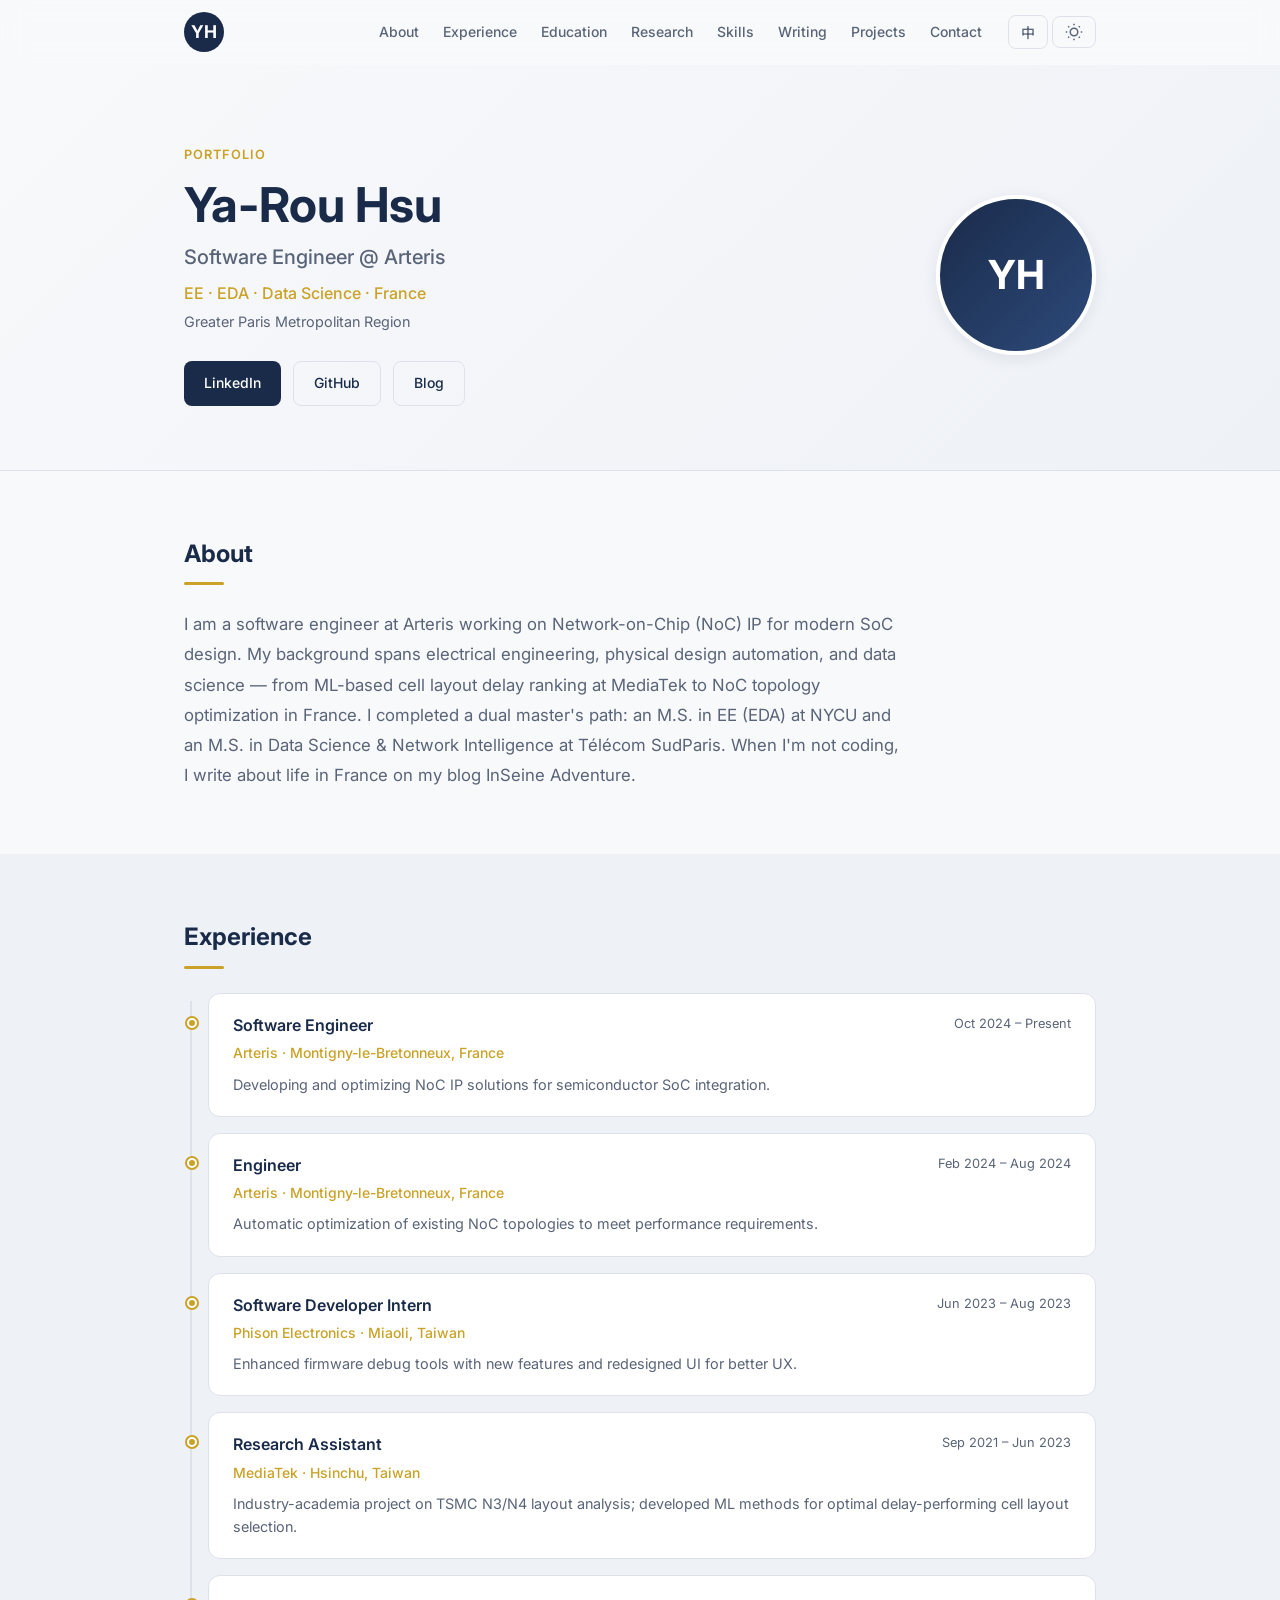
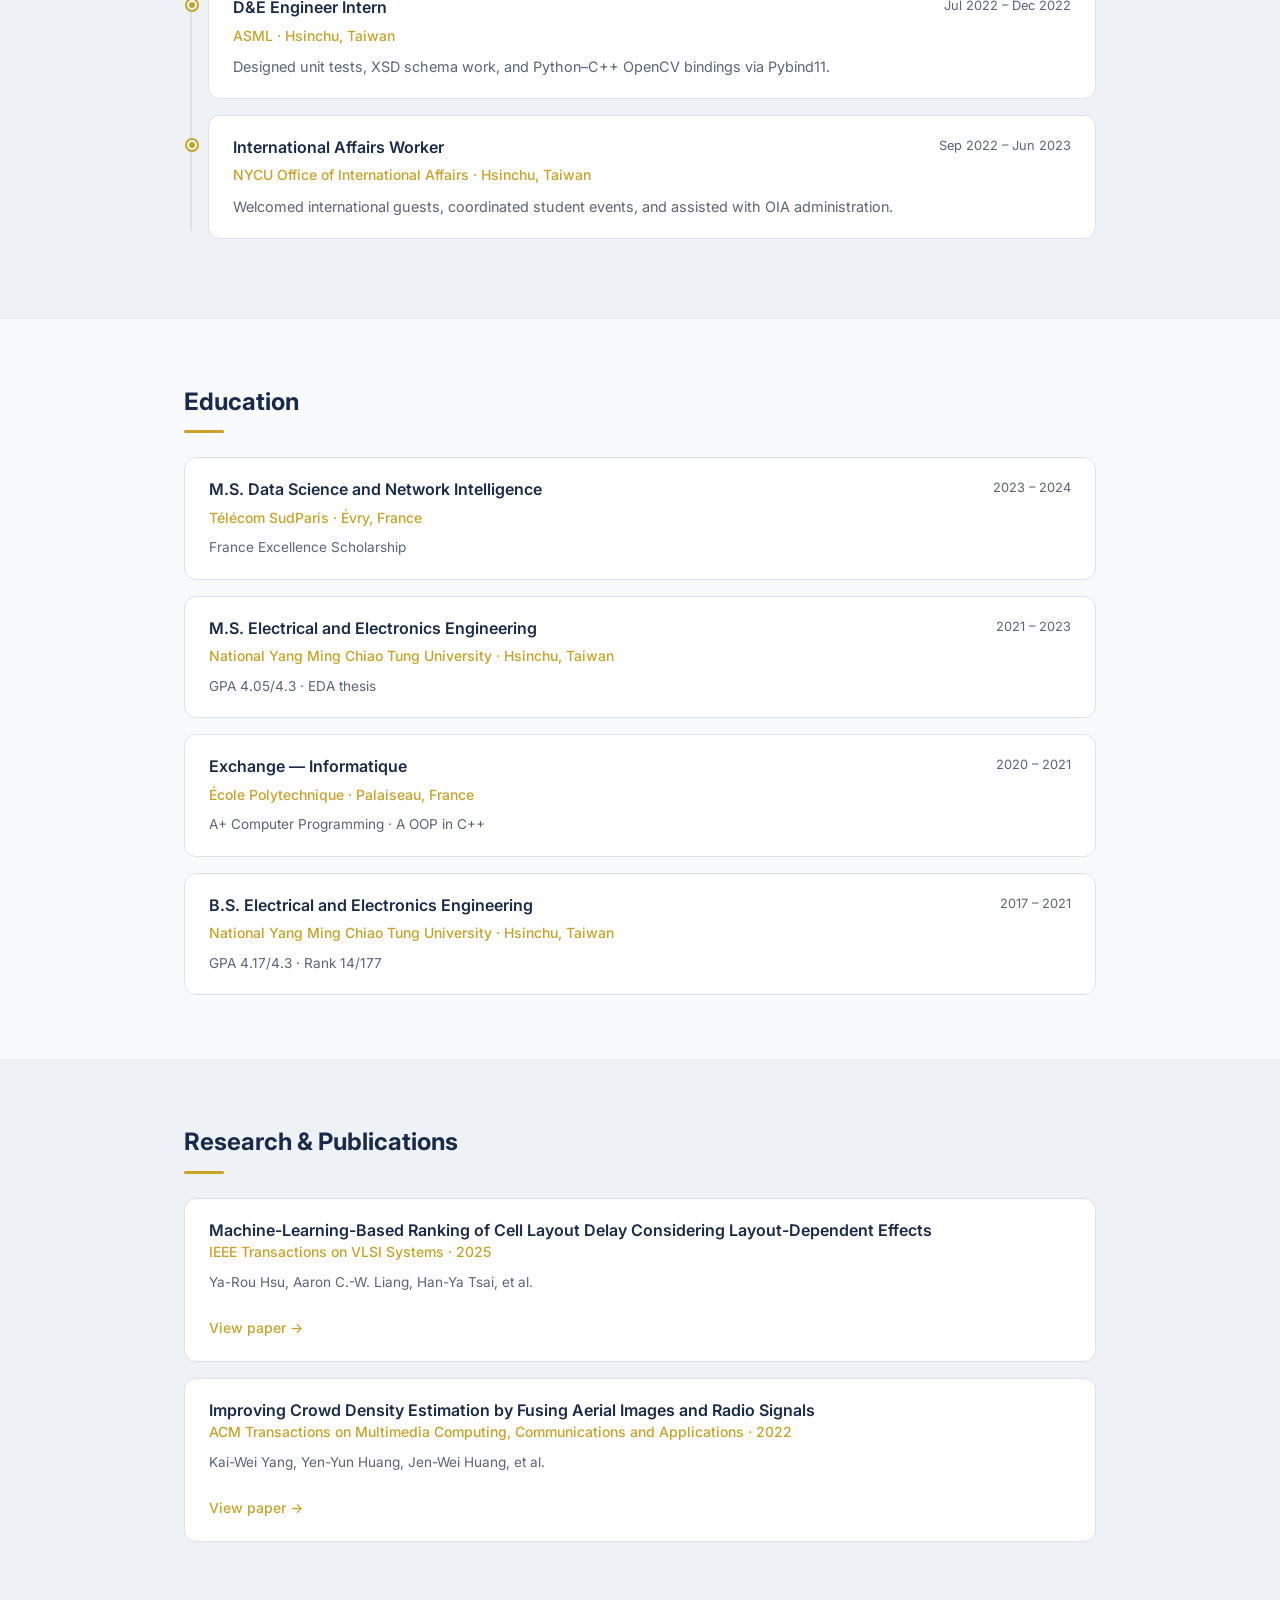
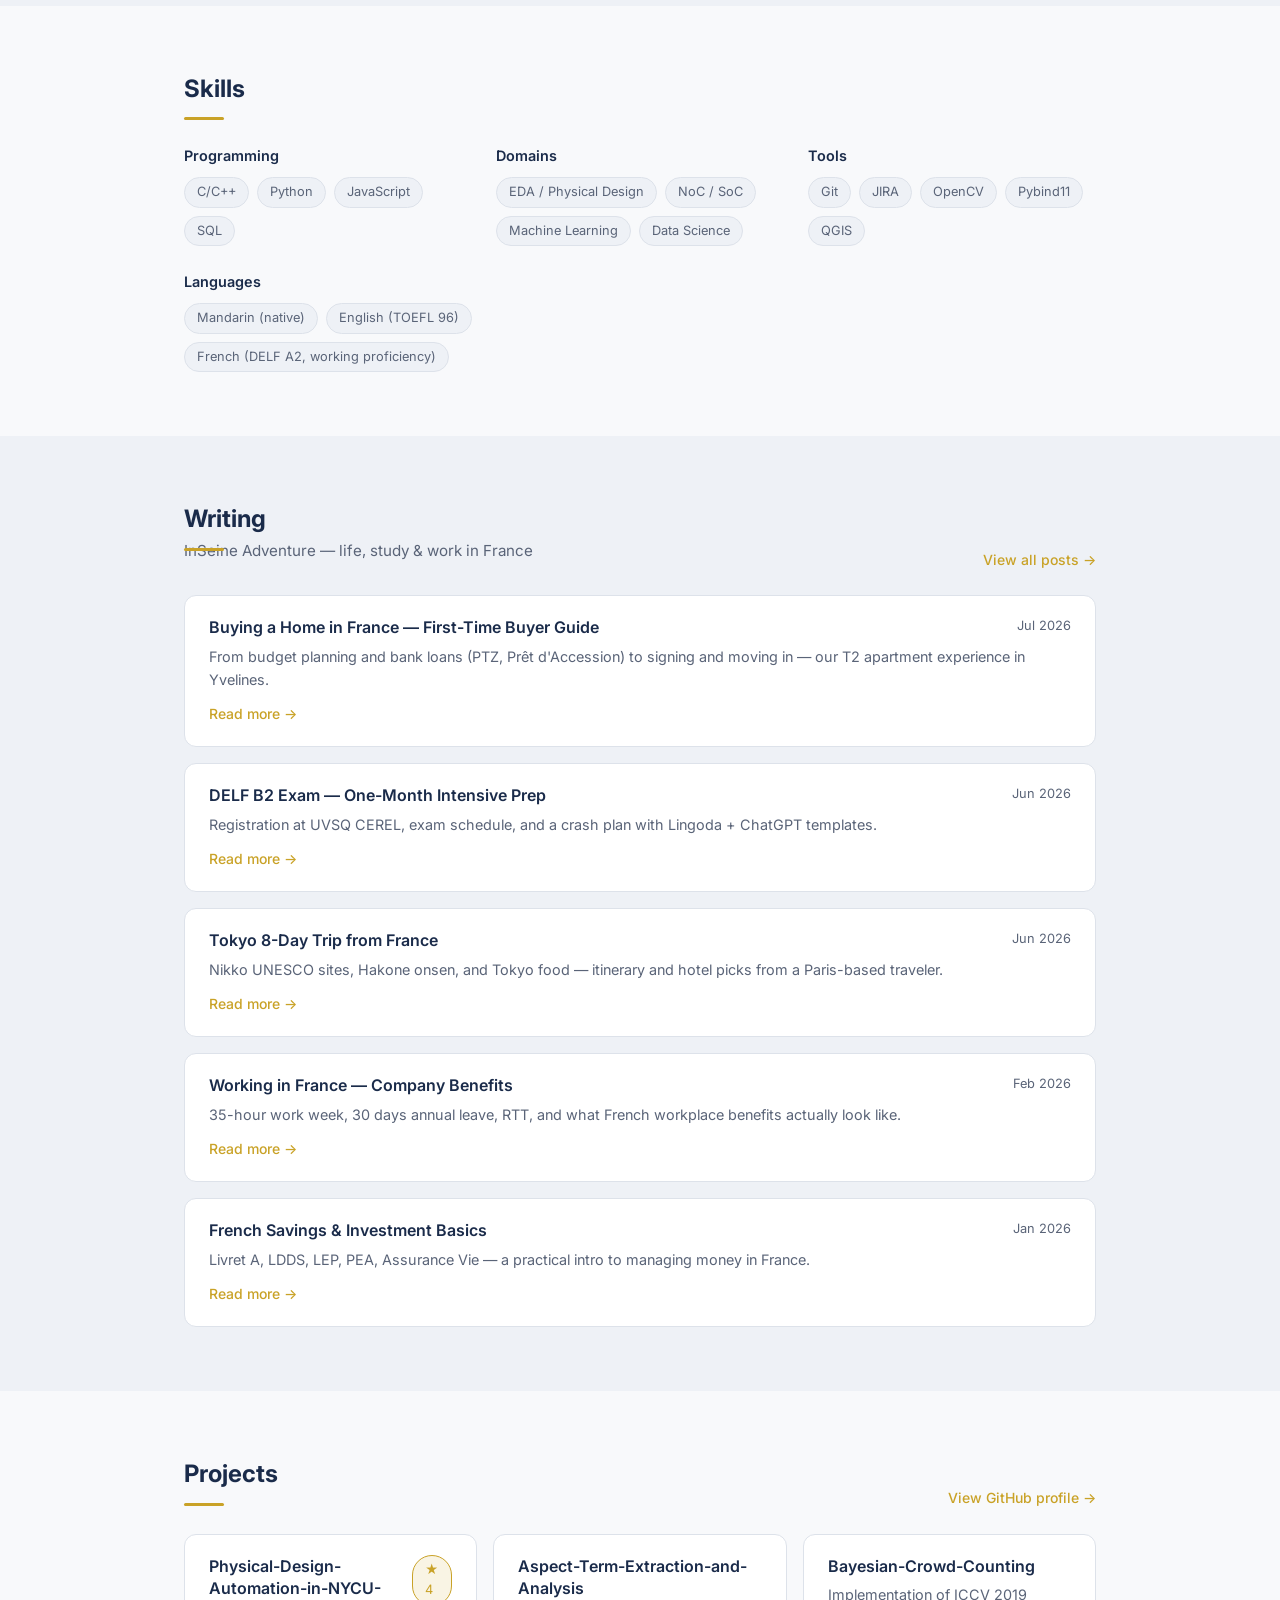
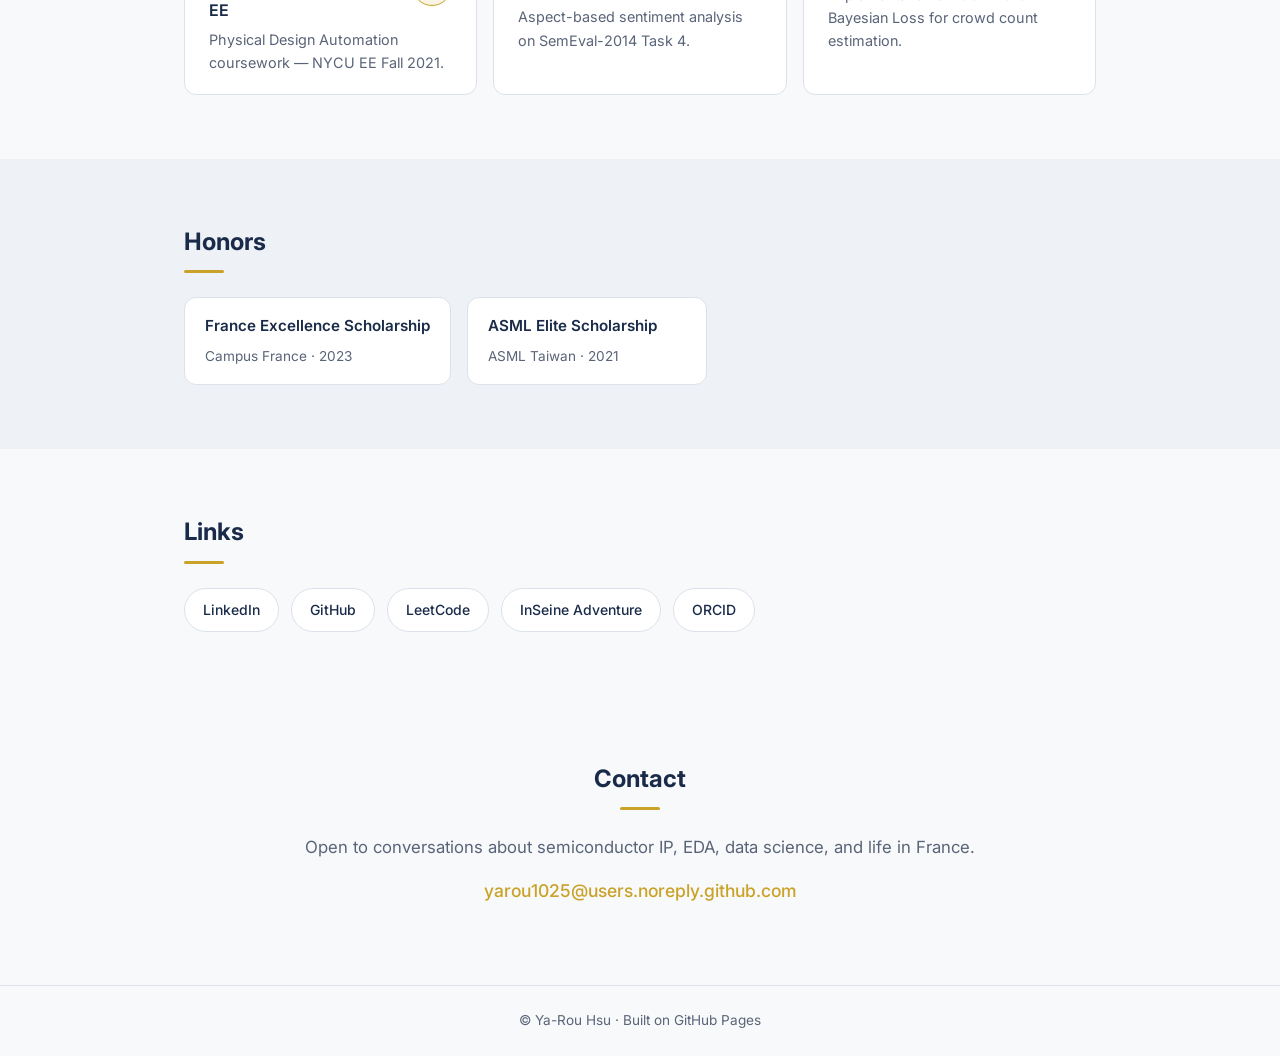
==== index.html @ 0cc22de9 "Initial personal site for Ya-Rou Hsu. Bilingual GitHub Pages portfolio with experience, research, bl" ====
<!DOCTYPE html>
<html lang="en">
<head>
  <meta charset="UTF-8">
  <meta name="viewport" content="width=device-width, initial-scale=1.0">
  <meta name="description" content="Ya-Rou Hsu — Software Engineer at Arteris. EE, EDA, Data Science. Based in Greater Paris.">
  <meta property="og:title" content="Ya-Rou Hsu">
  <meta property="og:description" content="Software Engineer @ Arteris · EE · EDA · Data Science · France">
  <meta property="og:type" content="website">
  <meta property="og:url" content="https://yarou1025.github.io/">
  <title>Ya-Rou Hsu</title>
  <link rel="preconnect" href="https://fonts.googleapis.com">
  <link rel="preconnect" href="https://fonts.gstatic.com" crossorigin>
  <link href="https://fonts.googleapis.com/css2?family=Inter:wght@400;500;600;700&family=Noto+Sans+TC:wght@400;500;700&display=swap" rel="stylesheet">
  <link rel="stylesheet" href="styles.css">
</head>
<body>
  <a href="#main" class="skip-link">Skip to content</a>

  <header class="site-header">
    <div class="container header-inner">
      <a href="#" class="logo">YH</a>
      <button id="nav-toggle" class="nav-toggle" aria-label="Toggle navigation">
        <span></span>
        <span></span>
        <span></span>
      </button>
      <nav class="nav" aria-label="Main">
        <div id="nav-links" class="nav-links"></div>
        <div class="nav-actions">
          <button id="lang-toggle" class="btn btn-ghost" type="button">中</button>
          <button id="theme-toggle" class="btn btn-ghost theme-btn" type="button" aria-label="Toggle theme">
            <svg class="icon-sun" width="18" height="18" viewBox="0 0 24 24" fill="none" stroke="currentColor" stroke-width="2"><circle cx="12" cy="12" r="5"/><path d="M12 1v2M12 21v2M4.22 4.22l1.42 1.42M18.36 18.36l1.42 1.42M1 12h2M21 12h2M4.22 19.78l1.42-1.42M18.36 5.64l1.42-1.42"/></svg>
            <svg class="icon-moon" width="18" height="18" viewBox="0 0 24 24" fill="none" stroke="currentColor" stroke-width="2"><path d="M21 12.79A9 9 0 1 1 11.21 3 7 7 0 0 0 21 12.79z"/></svg>
          </button>
        </div>
      </nav>
    </div>
  </header>

  <main id="main">
    <section class="hero">
      <div class="container hero-inner">
        <div class="hero-content">
          <p class="hero-label">Portfolio</p>
          <h1 id="hero-name" class="hero-name">Ya-Rou Hsu</h1>
          <p id="hero-title" class="hero-title">Software Engineer @ Arteris</p>
          <p id="hero-tagline" class="hero-tagline">EE · EDA · Data Science · France</p>
          <p id="hero-location" class="hero-location"></p>
          <div class="hero-links">
            <a href="https://www.linkedin.com/in/ya-rou-hsu-b93032179" class="btn btn-primary" target="_blank" rel="noopener">LinkedIn</a>
            <a href="https://github.com/yarou1025" class="btn btn-outline" target="_blank" rel="noopener">GitHub</a>
            <a href="https://inseine-aventure.blogspot.com/" class="btn btn-outline" target="_blank" rel="noopener">Blog</a>
          </div>
        </div>
        <div class="hero-avatar" aria-hidden="true">
          <div class="avatar-placeholder">YH</div>
        </div>
      </div>
    </section>

    <section id="about" class="section">
      <div class="container">
        <h2 id="about-heading" class="section-heading">About</h2>
        <p id="about-text" class="section-text about-text"></p>
      </div>
    </section>

    <section id="experience" class="section section-alt">
      <div class="container">
        <h2 id="experience-heading" class="section-heading">Experience</h2>
        <div id="experience-list" class="timeline"></div>
      </div>
    </section>

    <section id="education" class="section">
      <div class="container">
        <h2 id="education-heading" class="section-heading">Education</h2>
        <div id="education-list" class="card-grid"></div>
      </div>
    </section>

    <section id="research" class="section section-alt">
      <div class="container">
        <h2 id="research-heading" class="section-heading">Research & Publications</h2>
        <div id="research-list" class="card-grid"></div>
      </div>
    </section>

    <section id="skills" class="section">
      <div class="container">
        <h2 id="skills-heading" class="section-heading">Skills</h2>
        <div id="skills-list" class="skills-grid"></div>
      </div>
    </section>

    <section id="writing" class="section section-alt">
      <div class="container">
        <div class="section-header-row">
          <div>
            <h2 id="writing-heading" class="section-heading">Writing</h2>
            <p id="writing-subtitle" class="section-subtitle"></p>
          </div>
          <a id="writing-view-all" href="https://inseine-aventure.blogspot.com/" class="section-link" target="_blank" rel="noopener"></a>
        </div>
        <div id="writing-list" class="card-grid"></div>
      </div>
    </section>

    <section id="projects" class="section">
      <div class="container">
        <div class="section-header-row">
          <h2 id="projects-heading" class="section-heading">Projects</h2>
          <a id="projects-view-all" href="https://github.com/yarou1025" class="section-link" target="_blank" rel="noopener"></a>
        </div>
        <div id="projects-list" class="card-grid card-grid-3"></div>
      </div>
    </section>

    <section id="honors" class="section section-alt">
      <div class="container">
        <h2 id="honors-heading" class="section-heading">Honors</h2>
        <div id="honors-list" class="honors-list"></div>
      </div>
    </section>

    <section id="links" class="section">
      <div class="container">
        <h2 id="links-heading" class="section-heading">Links</h2>
        <div id="links-list" class="links-row"></div>
      </div>
    </section>

    <section id="contact" class="section section-contact">
      <div class="container">
        <h2 id="contact-heading" class="section-heading">Contact</h2>
        <p id="contact-text" class="section-text"></p>
        <a id="contact-email" href="#" class="contact-email"></a>
      </div>
    </section>
  </main>

  <footer class="site-footer">
    <div class="container">
      <p id="footer-text"></p>
    </div>
  </footer>

  <script src="js/i18n.js"></script>
  <script src="js/main.js"></script>
</body>
</html>
---- styles.css ----
:root {
  --color-bg: #f8f9fb;
  --color-bg-alt: #eef1f6;
  --color-surface: #ffffff;
  --color-text: #1a2b4a;
  --color-text-muted: #5a6478;
  --color-accent: #c9a227;
  --color-accent-hover: #b08f1f;
  --color-border: #dde2ea;
  --color-primary: #1a2b4a;
  --color-primary-hover: #243a66;
  --shadow-sm: 0 1px 3px rgba(26, 43, 74, 0.06);
  --shadow-md: 0 4px 16px rgba(26, 43, 74, 0.08);
  --radius: 12px;
  --radius-sm: 8px;
  --font-sans: 'Inter', 'Noto Sans TC', system-ui, sans-serif;
  --header-height: 64px;
  --container: 960px;
  --transition: 0.2s ease;
}

[data-theme="dark"] {
  --color-bg: #0f1419;
  --color-bg-alt: #161d27;
  --color-surface: #1c2430;
  --color-text: #e8ecf2;
  --color-text-muted: #9aa3b2;
  --color-accent: #d4b03a;
  --color-accent-hover: #e0c04a;
  --color-border: #2a3444;
  --color-primary: #6b9fff;
  --color-primary-hover: #8ab4ff;
  --shadow-sm: 0 1px 3px rgba(0, 0, 0, 0.2);
  --shadow-md: 0 4px 16px rgba(0, 0, 0, 0.3);
}

*, *::before, *::after {
  box-sizing: border-box;
  margin: 0;
  padding: 0;
}

html {
  scroll-behavior: smooth;
  scroll-padding-top: calc(var(--header-height) + 16px);
}

body {
  font-family: var(--font-sans);
  background: var(--color-bg);
  color: var(--color-text);
  line-height: 1.6;
  -webkit-font-smoothing: antialiased;
}

a {
  color: var(--color-primary);
  text-decoration: none;
  transition: color var(--transition);
}

a:hover {
  color: var(--color-primary-hover);
}

img {
  max-width: 100%;
  display: block;
}

.container {
  max-width: var(--container);
  margin: 0 auto;
  padding: 0 24px;
}

.skip-link {
  position: absolute;
  top: -100%;
  left: 16px;
  background: var(--color-primary);
  color: #fff;
  padding: 8px 16px;
  border-radius: var(--radius-sm);
  z-index: 1000;
}

.skip-link:focus {
  top: 16px;
}

/* Header */
.site-header {
  position: sticky;
  top: 0;
  z-index: 100;
  background: rgba(248, 249, 251, 0.85);
  backdrop-filter: blur(12px);
  border-bottom: 1px solid transparent;
  transition: border-color var(--transition), box-shadow var(--transition);
}

[data-theme="dark"] .site-header {
  background: rgba(15, 20, 25, 0.85);
}

.site-header.scrolled {
  border-bottom-color: var(--color-border);
  box-shadow: var(--shadow-sm);
}

.header-inner {
  display: flex;
  align-items: center;
  justify-content: space-between;
  height: var(--header-height);
  gap: 16px;
}

.logo {
  font-weight: 700;
  font-size: 1.1rem;
  color: var(--color-text);
  background: var(--color-primary);
  color: #fff;
  width: 40px;
  height: 40px;
  display: flex;
  align-items: center;
  justify-content: center;
  border-radius: 50%;
  flex-shrink: 0;
}

[data-theme="dark"] .logo {
  background: var(--color-accent);
  color: var(--color-text);
}

.nav {
  display: flex;
  align-items: center;
  gap: 8px;
}

.nav-links {
  display: flex;
  align-items: center;
  gap: 4px;
}

.nav-link {
  font-size: 0.875rem;
  font-weight: 500;
  color: var(--color-text-muted);
  padding: 6px 10px;
  border-radius: var(--radius-sm);
  transition: color var(--transition), background var(--transition);
}

.nav-link:hover {
  color: var(--color-text);
  background: var(--color-bg-alt);
}

.nav-actions {
  display: flex;
  align-items: center;
  gap: 4px;
  margin-left: 8px;
}

.nav-toggle {
  display: none;
  flex-direction: column;
  gap: 5px;
  background: none;
  border: none;
  cursor: pointer;
  padding: 8px;
}

.nav-toggle span {
  display: block;
  width: 22px;
  height: 2px;
  background: var(--color-text);
  transition: var(--transition);
}

.nav-toggle.active span:nth-child(1) {
  transform: translateY(7px) rotate(45deg);
}

.nav-toggle.active span:nth-child(2) {
  opacity: 0;
}

.nav-toggle.active span:nth-child(3) {
  transform: translateY(-7px) rotate(-45deg);
}

.btn {
  display: inline-flex;
  align-items: center;
  justify-content: center;
  font-family: inherit;
  font-size: 0.875rem;
  font-weight: 500;
  padding: 10px 20px;
  border-radius: var(--radius-sm);
  border: none;
  cursor: pointer;
  transition: all var(--transition);
  text-decoration: none;
}

.btn-primary {
  background: var(--color-primary);
  color: #fff;
}

.btn-primary:hover {
  background: var(--color-primary-hover);
  color: #fff;
}

.btn-outline {
  background: transparent;
  color: var(--color-text);
  border: 1px solid var(--color-border);
}

.btn-outline:hover {
  border-color: var(--color-accent);
  color: var(--color-accent);
}

.btn-ghost {
  background: transparent;
  color: var(--color-text-muted);
  padding: 6px 12px;
  border: 1px solid var(--color-border);
}

.btn-ghost:hover {
  color: var(--color-text);
  border-color: var(--color-text-muted);
}

.theme-btn .icon-moon { display: none; }
[data-theme="dark"] .theme-btn .icon-sun { display: none; }
[data-theme="dark"] .theme-btn .icon-moon { display: block; }

/* Hero */
.hero {
  padding: 80px 0 64px;
  background: linear-gradient(135deg, var(--color-bg) 0%, var(--color-bg-alt) 100%);
  border-bottom: 1px solid var(--color-border);
}

.hero-inner {
  display: grid;
  grid-template-columns: 1fr auto;
  gap: 48px;
  align-items: center;
}

.hero-label {
  font-size: 0.8rem;
  font-weight: 600;
  text-transform: uppercase;
  letter-spacing: 0.08em;
  color: var(--color-accent);
  margin-bottom: 12px;
}

.hero-name {
  font-size: clamp(2.2rem, 5vw, 3rem);
  font-weight: 700;
  line-height: 1.15;
  margin-bottom: 8px;
}

.hero-title {
  font-size: 1.25rem;
  font-weight: 500;
  color: var(--color-text-muted);
  margin-bottom: 8px;
}

.hero-tagline {
  font-size: 1rem;
  color: var(--color-accent);
  font-weight: 500;
  margin-bottom: 4px;
}

.hero-location {
  font-size: 0.9rem;
  color: var(--color-text-muted);
  margin-bottom: 28px;
}

.hero-links {
  display: flex;
  flex-wrap: wrap;
  gap: 12px;
}

.hero-avatar {
  flex-shrink: 0;
}

.avatar-placeholder {
  width: 160px;
  height: 160px;
  border-radius: 50%;
  background: linear-gradient(135deg, var(--color-primary) 0%, #2d4a7a 100%);
  color: #fff;
  display: flex;
  align-items: center;
  justify-content: center;
  font-size: 2.5rem;
  font-weight: 700;
  box-shadow: var(--shadow-md);
  border: 4px solid var(--color-surface);
}

[data-theme="dark"] .avatar-placeholder {
  background: linear-gradient(135deg, var(--color-accent) 0%, #a88a20 100%);
  color: var(--color-text);
}

/* Sections */
.section {
  padding: 64px 0;
}

.section-alt {
  background: var(--color-bg-alt);
}

.section-heading {
  font-size: 1.5rem;
  font-weight: 700;
  margin-bottom: 24px;
  position: relative;
  padding-bottom: 12px;
}

.section-heading::after {
  content: '';
  position: absolute;
  bottom: 0;
  left: 0;
  width: 40px;
  height: 3px;
  background: var(--color-accent);
  border-radius: 2px;
}

.section-subtitle {
  color: var(--color-text-muted);
  font-size: 0.95rem;
  margin-top: -16px;
  margin-bottom: 8px;
}

.section-text {
  color: var(--color-text-muted);
  font-size: 1.05rem;
  max-width: 720px;
}

.about-text {
  line-height: 1.8;
}

.section-header-row {
  display: flex;
  align-items: flex-end;
  justify-content: space-between;
  gap: 16px;
  margin-bottom: 24px;
}

.section-header-row .section-heading {
  margin-bottom: 4px;
}

.section-link {
  font-size: 0.875rem;
  font-weight: 500;
  color: var(--color-accent);
  white-space: nowrap;
}

.section-link:hover {
  color: var(--color-accent-hover);
}

/* Cards */
.card-grid {
  display: grid;
  gap: 16px;
}

.card-grid-3 {
  grid-template-columns: repeat(auto-fill, minmax(280px, 1fr));
}

.card {
  background: var(--color-surface);
  border: 1px solid var(--color-border);
  border-radius: var(--radius);
  padding: 20px 24px;
  transition: box-shadow var(--transition), transform var(--transition);
}

.card:hover {
  box-shadow: var(--shadow-md);
  transform: translateY(-2px);
}

.card-header {
  display: flex;
  align-items: flex-start;
  justify-content: space-between;
  gap: 12px;
  margin-bottom: 6px;
}

.card-title {
  font-size: 1rem;
  font-weight: 600;
  line-height: 1.4;
}

.card-title a {
  color: inherit;
}

.card-title a:hover {
  color: var(--color-accent);
}

.card-period {
  font-size: 0.8rem;
  color: var(--color-text-muted);
  white-space: nowrap;
  flex-shrink: 0;
}

.card-subtitle {
  font-size: 0.875rem;
  color: var(--color-accent);
  font-weight: 500;
  margin-bottom: 8px;
}

.card-text {
  font-size: 0.9rem;
  color: var(--color-text-muted);
  line-height: 1.6;
}

.card-authors {
  font-size: 0.85rem;
  margin-bottom: 12px;
}

.card-note {
  font-size: 0.85rem;
  color: var(--color-text-muted);
}

.card-link {
  display: inline-block;
  margin-top: 12px;
  font-size: 0.875rem;
  font-weight: 500;
  color: var(--color-accent);
}

.card-link:hover {
  color: var(--color-accent-hover);
}

/* Timeline */
.timeline {
  position: relative;
  padding-left: 24px;
}

.timeline::before {
  content: '';
  position: absolute;
  left: 6px;
  top: 8px;
  bottom: 8px;
  width: 2px;
  background: var(--color-border);
}

.timeline-item {
  position: relative;
  margin-bottom: 16px;
}

.timeline-marker {
  position: absolute;
  left: -22px;
  top: 24px;
  width: 10px;
  height: 10px;
  border-radius: 50%;
  background: var(--color-accent);
  border: 2px solid var(--color-surface);
  box-shadow: 0 0 0 2px var(--color-accent);
}

/* Skills */
.skills-grid {
  display: grid;
  grid-template-columns: repeat(auto-fill, minmax(220px, 1fr));
  gap: 24px;
}

.skill-name {
  font-size: 0.9rem;
  font-weight: 600;
  margin-bottom: 10px;
  color: var(--color-text);
}

.skill-tags {
  display: flex;
  flex-wrap: wrap;
  gap: 8px;
}

.tag {
  display: inline-block;
  font-size: 0.8rem;
  padding: 4px 12px;
  background: var(--color-bg-alt);
  border: 1px solid var(--color-border);
  border-radius: 999px;
  color: var(--color-text-muted);
}

.tag-accent {
  background: rgba(201, 162, 39, 0.12);
  border-color: var(--color-accent);
  color: var(--color-accent);
}

/* Honors */
.honors-list {
  display: flex;
  flex-wrap: wrap;
  gap: 16px;
}

.honor-item {
  background: var(--color-surface);
  border: 1px solid var(--color-border);
  border-radius: var(--radius);
  padding: 16px 20px;
  min-width: 240px;
}

.honor-name {
  display: block;
  font-weight: 600;
  font-size: 0.95rem;
  margin-bottom: 4px;
}

.honor-meta {
  font-size: 0.85rem;
  color: var(--color-text-muted);
}

/* Links */
.links-row {
  display: flex;
  flex-wrap: wrap;
  gap: 12px;
}

.link-chip {
  display: inline-flex;
  align-items: center;
  padding: 10px 18px;
  background: var(--color-surface);
  border: 1px solid var(--color-border);
  border-radius: 999px;
  font-size: 0.875rem;
  font-weight: 500;
  color: var(--color-text);
  transition: all var(--transition);
}

.link-chip:hover {
  border-color: var(--color-accent);
  color: var(--color-accent);
  transform: translateY(-1px);
}

/* Contact */
.section-contact {
  text-align: center;
  padding-bottom: 80px;
}

.section-contact .section-heading::after {
  left: 50%;
  transform: translateX(-50%);
}

.section-contact .section-text {
  margin: 0 auto 16px;
}

.contact-email {
  font-size: 1.1rem;
  font-weight: 500;
  color: var(--color-accent);
}

/* Footer */
.site-footer {
  padding: 24px 0;
  border-top: 1px solid var(--color-border);
  text-align: center;
}

.site-footer p {
  font-size: 0.85rem;
  color: var(--color-text-muted);
}

/* Responsive */
@media (max-width: 768px) {
  .nav-toggle {
    display: flex;
  }

  .nav {
    position: relative;
  }

  .nav-links {
    display: none;
    position: absolute;
    top: calc(var(--header-height) - 8px);
    right: 0;
    flex-direction: column;
    background: var(--color-surface);
    border: 1px solid var(--color-border);
    border-radius: var(--radius);
    padding: 12px;
    min-width: 200px;
    box-shadow: var(--shadow-md);
  }

  .nav-links.open {
    display: flex;
  }

  .nav-link {
    width: 100%;
    padding: 10px 12px;
  }

  .hero-inner {
    grid-template-columns: 1fr;
    text-align: center;
  }

  .hero-avatar {
    order: -1;
  }

  .avatar-placeholder {
    width: 120px;
    height: 120px;
    font-size: 2rem;
    margin: 0 auto;
  }

  .hero-links {
    justify-content: center;
  }

  .section-header-row {
    flex-direction: column;
    align-items: flex-start;
  }

  .timeline {
    padding-left: 20px;
  }
}

@media (max-width: 480px) {
  .hero {
    padding: 48px 0 40px;
  }

  .section {
    padding: 48px 0;
  }

  .nav-actions {
    margin-left: 0;
  }
}
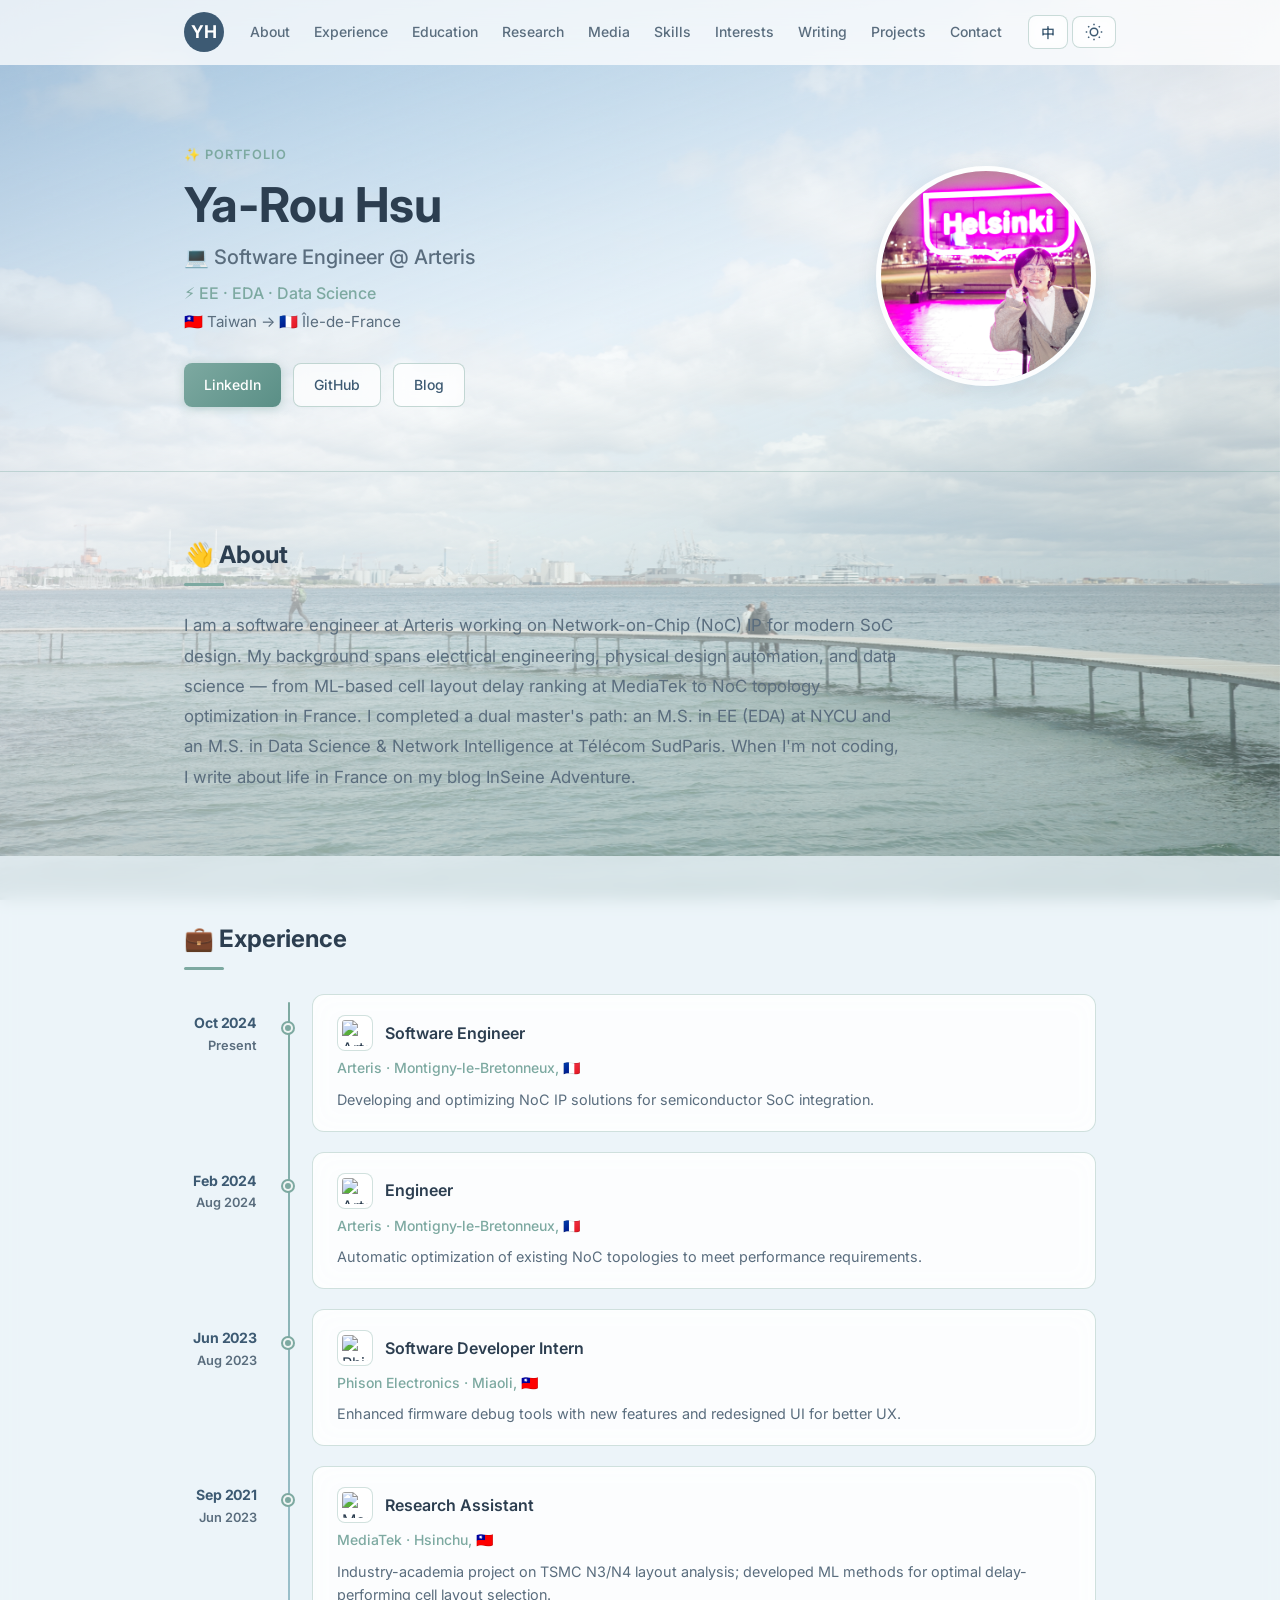
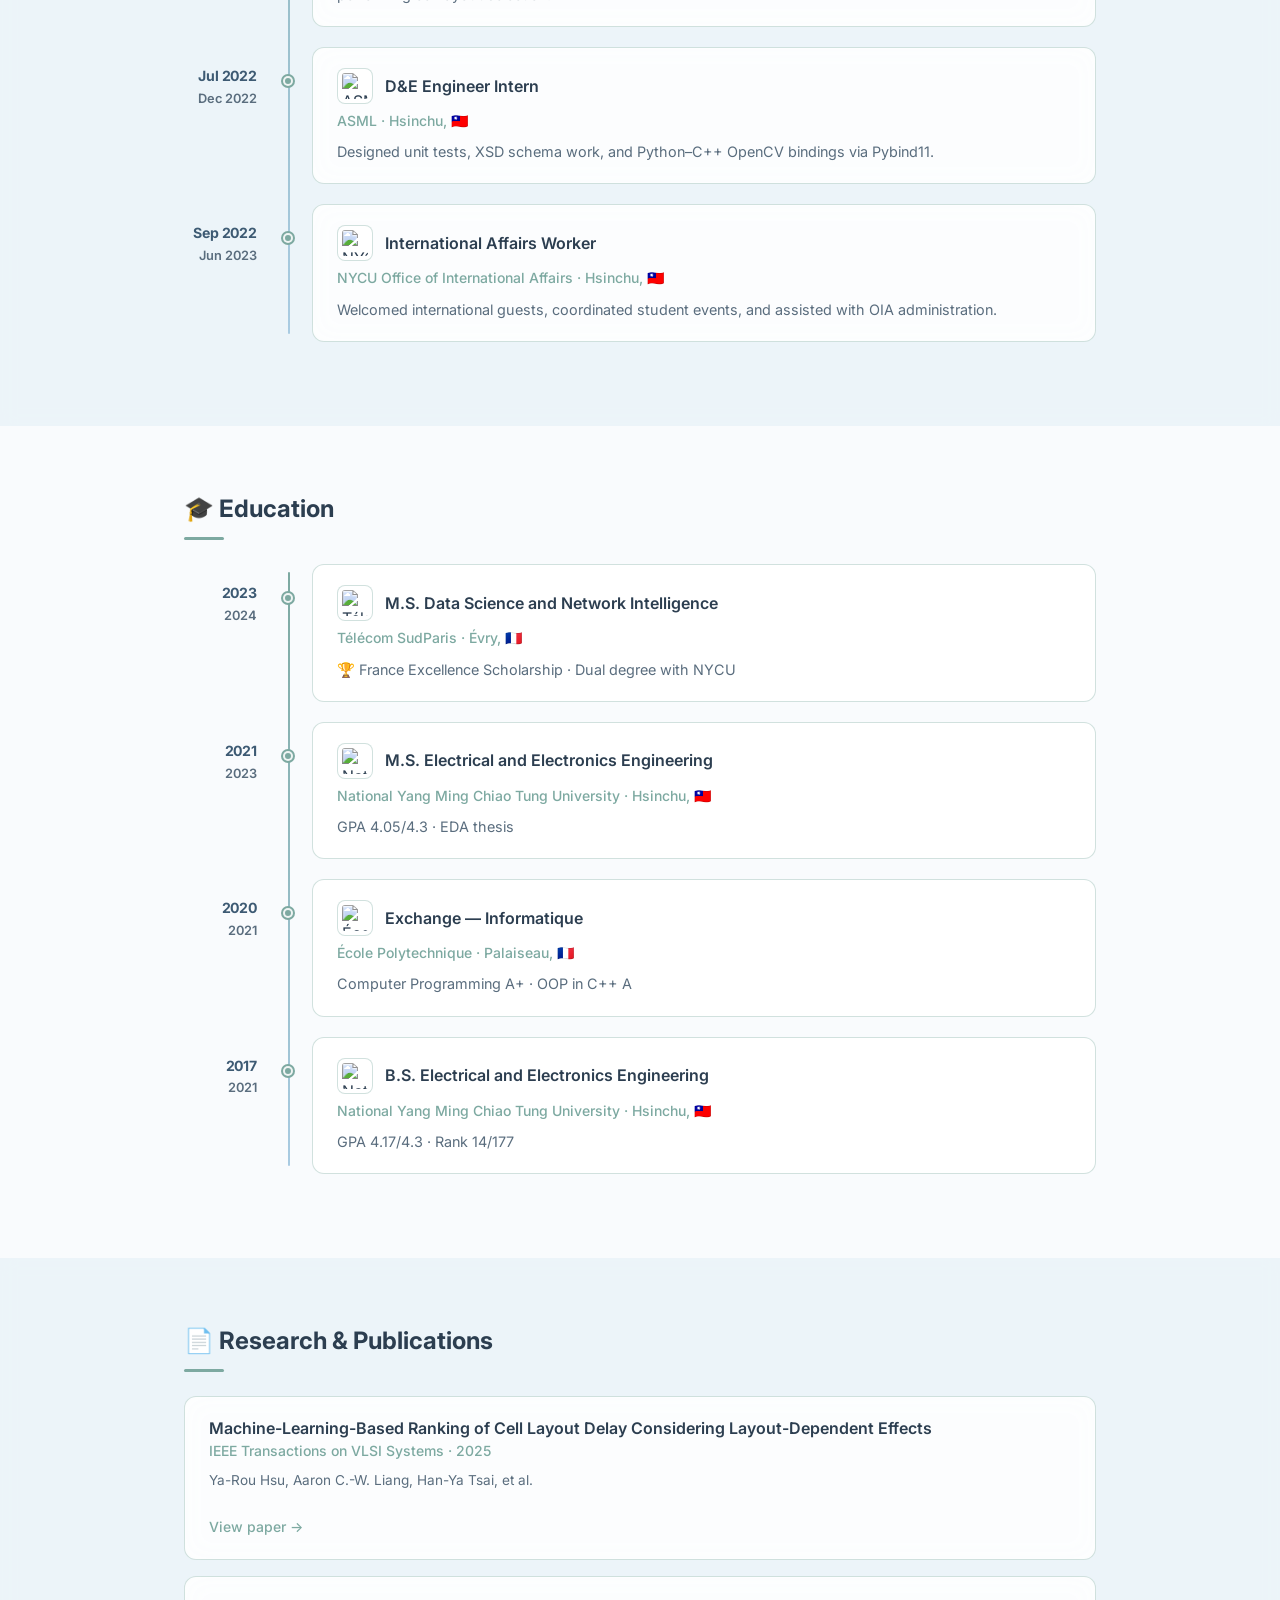
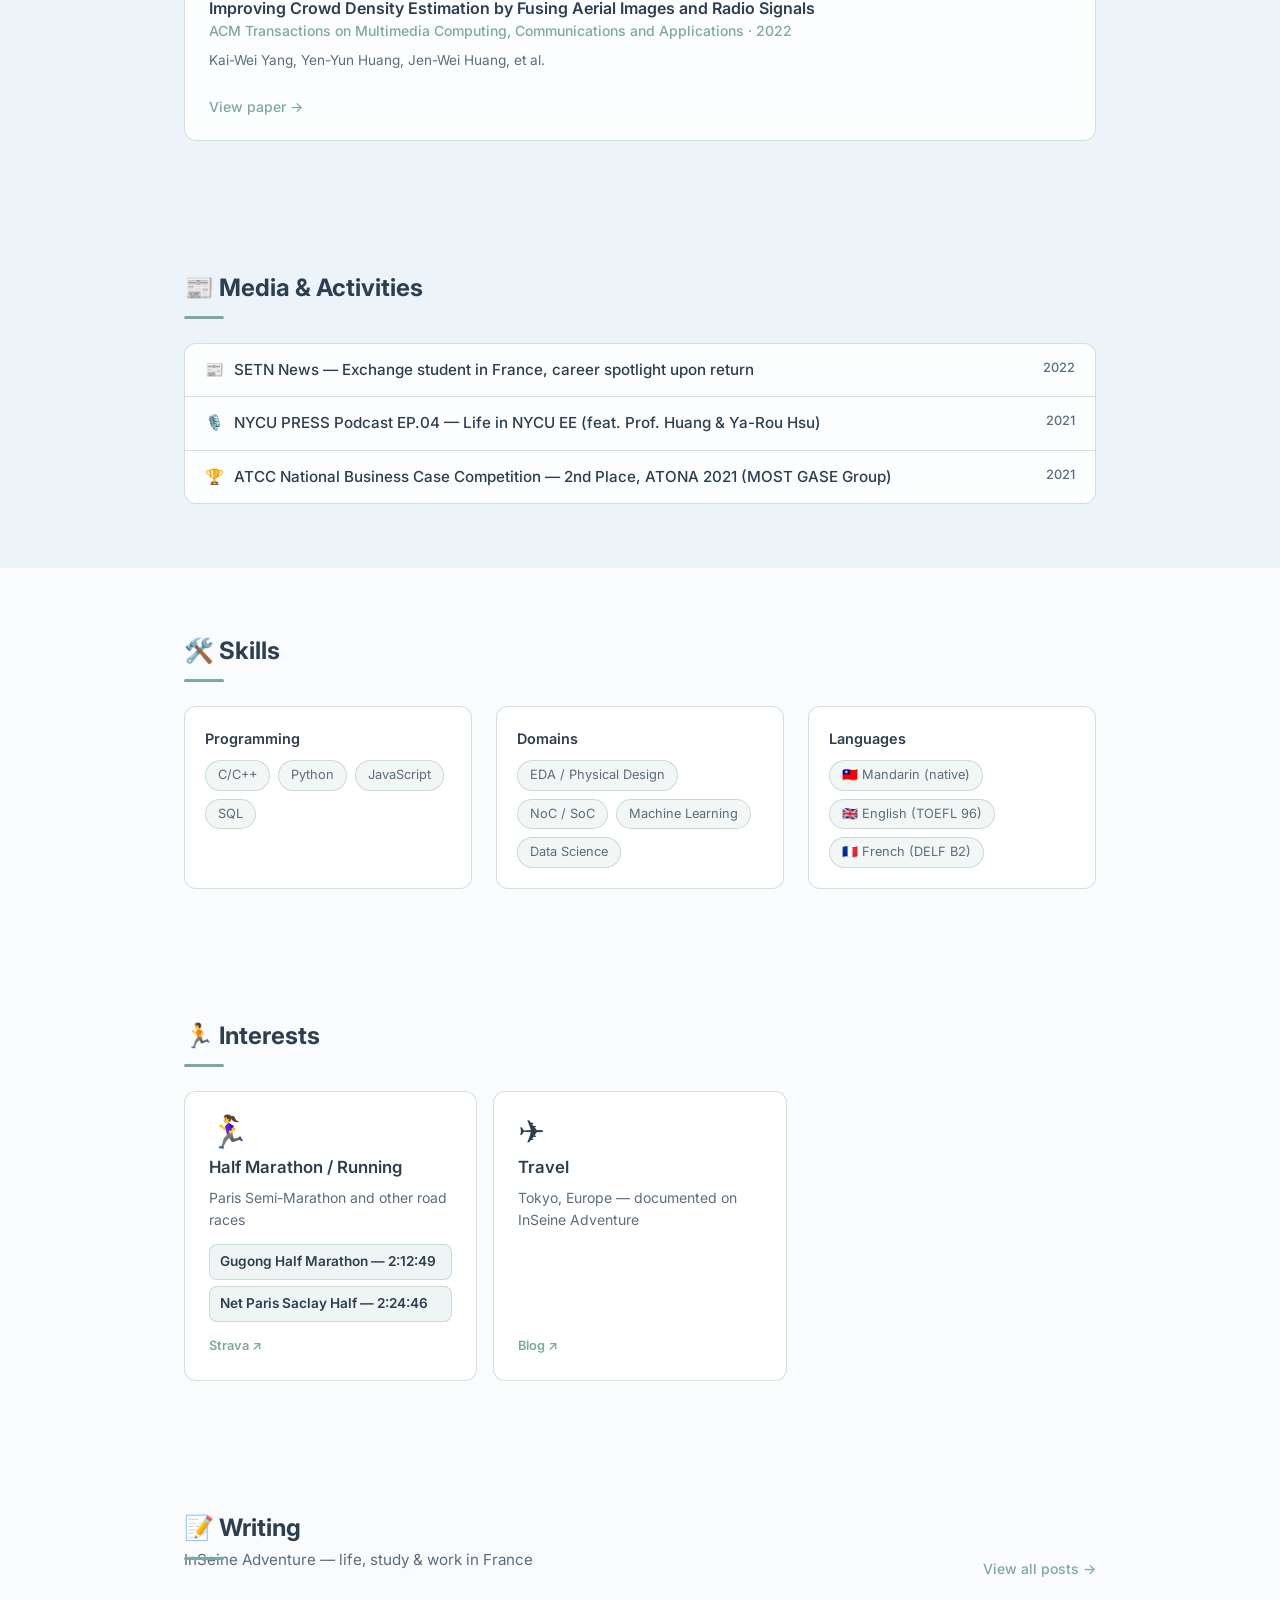
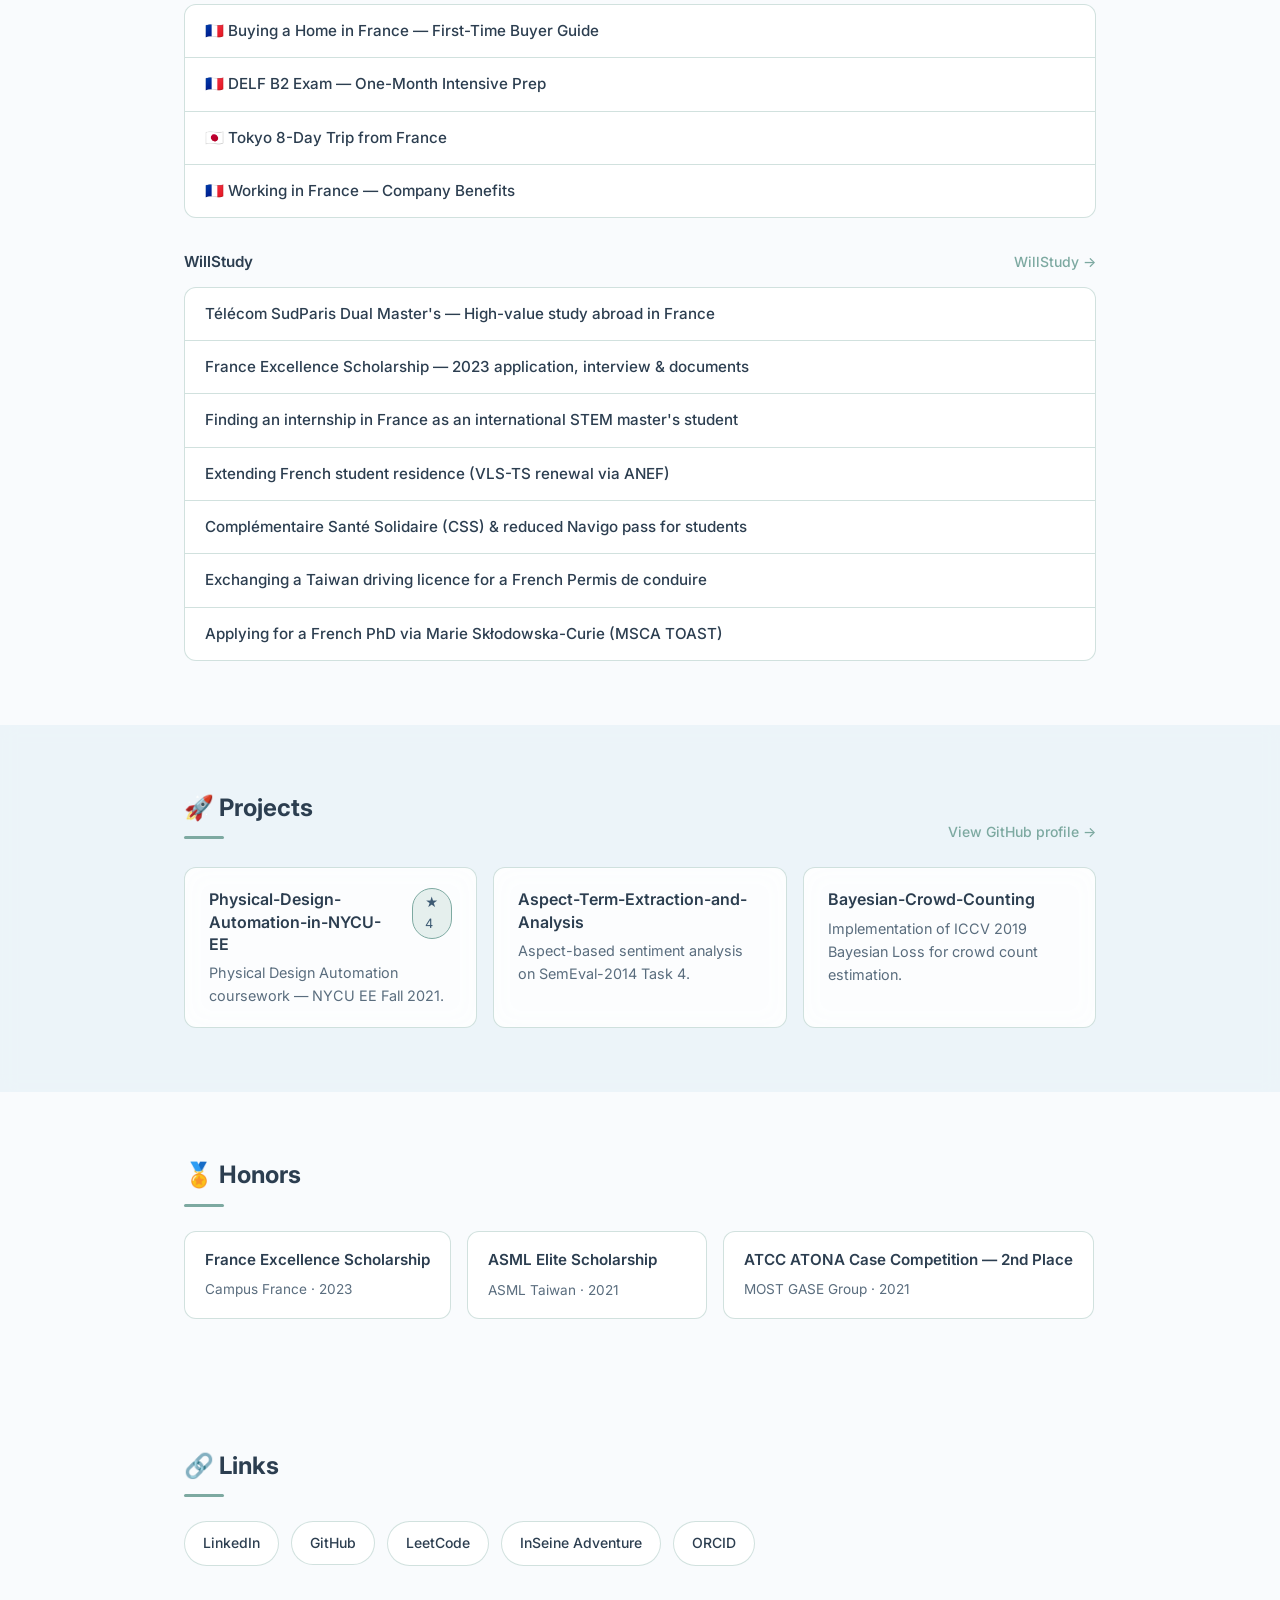
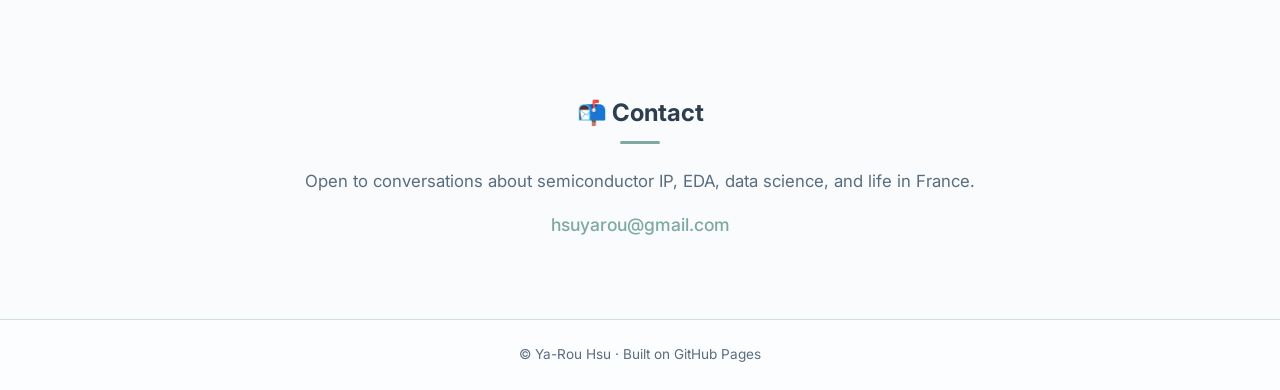
==== commit 33d7ae43: "Fix timeline date overlap, enlarge avatar, add marathon records. Education uses the same timeline la" ====
--- a/index.html
+++ b/index.html
@@ -3,7 +3,7 @@
 <head>
   <meta charset="UTF-8">
   <meta name="viewport" content="width=device-width, initial-scale=1.0">
-  <meta name="description" content="Ya-Rou Hsu — Software Engineer at Arteris. EE, EDA, Data Science. Based in Greater Paris.">
+  <meta name="description" content="Ya-Rou Hsu — Software Engineer at Arteris. EE, EDA, Data Science. Based in Île-de-France.">
   <meta property="og:title" content="Ya-Rou Hsu">
   <meta property="og:description" content="Software Engineer @ Arteris · EE · EDA · Data Science · France">
   <meta property="og:type" content="website">
@@ -42,7 +42,7 @@
     <section class="hero">
       <div class="container hero-inner">
         <div class="hero-content">
-          <p class="hero-label">Portfolio</p>
+          <p id="hero-label" class="hero-label">✨ Portfolio</p>
           <h1 id="hero-name" class="hero-name">Ya-Rou Hsu</h1>
           <p id="hero-title" class="hero-title">Software Engineer @ Arteris</p>
           <p id="hero-tagline" class="hero-tagline">EE · EDA · Data Science · France</p>
@@ -53,8 +53,8 @@
             <a href="https://inseine-aventure.blogspot.com/" class="btn btn-outline" target="_blank" rel="noopener">Blog</a>
           </div>
         </div>
-        <div class="hero-avatar" aria-hidden="true">
-          <div class="avatar-placeholder">YH</div>
+        <div class="hero-avatar">
+          <img src="assets/avatar.JPG" alt="Ya-Rou Hsu" class="avatar-img" width="220" height="220">
         </div>
       </div>
     </section>
@@ -76,7 +76,7 @@
     <section id="education" class="section">
       <div class="container">
         <h2 id="education-heading" class="section-heading">Education</h2>
-        <div id="education-list" class="card-grid"></div>
+        <div id="education-list" class="timeline"></div>
       </div>
     </section>
 
@@ -87,6 +87,13 @@
       </div>
     </section>
 
+    <section id="highlights" class="section section-alt">
+      <div class="container">
+        <h2 id="highlights-heading" class="section-heading">Media</h2>
+        <div id="highlights-list" class="writing-list-wrap"></div>
+      </div>
+    </section>
+
     <section id="skills" class="section">
       <div class="container">
         <h2 id="skills-heading" class="section-heading">Skills</h2>
@@ -94,7 +101,14 @@
       </div>
     </section>
 
-    <section id="writing" class="section section-alt">
+    <section id="interests" class="section">
+      <div class="container">
+        <h2 id="interests-heading" class="section-heading">Interests</h2>
+        <div id="interests-list" class="interests-grid"></div>
+      </div>
+    </section>
+
+    <section id="writing" class="section">
       <div class="container">
         <div class="section-header-row">
           <div>
@@ -103,11 +117,18 @@
           </div>
           <a id="writing-view-all" href="https://inseine-aventure.blogspot.com/" class="section-link" target="_blank" rel="noopener"></a>
         </div>
-        <div id="writing-list" class="card-grid"></div>
+        <div id="writing-list" class="writing-list-wrap"></div>
+        <div class="writing-subsection">
+          <div class="section-header-row writing-subheader">
+            <p id="willstudy-label" class="writing-group-label"></p>
+            <a id="willstudy-view-all" href="https://www.willstudy.tw/" class="section-link" target="_blank" rel="noopener"></a>
+          </div>
+          <div id="willstudy-list" class="writing-list-wrap"></div>
+        </div>
       </div>
     </section>
 
-    <section id="projects" class="section">
+    <section id="projects" class="section section-alt">
       <div class="container">
         <div class="section-header-row">
           <h2 id="projects-heading" class="section-heading">Projects</h2>
@@ -117,7 +138,7 @@
       </div>
     </section>
 
-    <section id="honors" class="section section-alt">
+    <section id="honors" class="section">
       <div class="container">
         <h2 id="honors-heading" class="section-heading">Honors</h2>
         <div id="honors-list" class="honors-list"></div>
--- a/styles.css
+++ b/styles.css
@@ -1,16 +1,18 @@
 :root {
-  --color-bg: #f8f9fb;
-  --color-bg-alt: #eef1f6;
-  --color-surface: #ffffff;
-  --color-text: #1a2b4a;
-  --color-text-muted: #5a6478;
-  --color-accent: #c9a227;
-  --color-accent-hover: #b08f1f;
-  --color-border: #dde2ea;
-  --color-primary: #1a2b4a;
-  --color-primary-hover: #243a66;
-  --shadow-sm: 0 1px 3px rgba(26, 43, 74, 0.06);
-  --shadow-md: 0 4px 16px rgba(26, 43, 74, 0.08);
+  --color-bg: rgba(248, 251, 253, 0.82);
+  --color-bg-alt: rgba(232, 242, 248, 0.78);
+  --color-surface: rgba(255, 255, 255, 0.88);
+  --color-text: #2c3e50;
+  --color-text-muted: #5a6d7e;
+  --color-accent: #7DA9A1;
+  --color-accent-hover: #6a9690;
+  --color-border: rgba(125, 169, 161, 0.35);
+  --color-primary: #3D5A73;
+  --color-primary-hover: #2f4759;
+  --color-sky: #A9CBE2;
+  --color-sand: #D6CFC7;
+  --shadow-sm: 0 1px 3px rgba(61, 90, 115, 0.08);
+  --shadow-md: 0 4px 20px rgba(61, 90, 115, 0.12);
   --radius: 12px;
   --radius-sm: 8px;
   --font-sans: 'Inter', 'Noto Sans TC', system-ui, sans-serif;
@@ -20,18 +22,18 @@
 }
 
 [data-theme="dark"] {
-  --color-bg: #0f1419;
-  --color-bg-alt: #161d27;
-  --color-surface: #1c2430;
+  --color-bg: rgba(15, 25, 35, 0.88);
+  --color-bg-alt: rgba(22, 35, 48, 0.85);
+  --color-surface: rgba(28, 40, 52, 0.92);
   --color-text: #e8ecf2;
   --color-text-muted: #9aa3b2;
-  --color-accent: #d4b03a;
-  --color-accent-hover: #e0c04a;
-  --color-border: #2a3444;
-  --color-primary: #6b9fff;
-  --color-primary-hover: #8ab4ff;
-  --shadow-sm: 0 1px 3px rgba(0, 0, 0, 0.2);
-  --shadow-md: 0 4px 16px rgba(0, 0, 0, 0.3);
+  --color-accent: #7DA9A1;
+  --color-accent-hover: #95bbb4;
+  --color-border: rgba(125, 169, 161, 0.25);
+  --color-primary: #A9CBE2;
+  --color-primary-hover: #c0d9eb;
+  --shadow-sm: 0 1px 3px rgba(0, 0, 0, 0.25);
+  --shadow-md: 0 4px 20px rgba(0, 0, 0, 0.35);
 }
 
 *, *::before, *::after {
@@ -51,6 +53,38 @@
   color: var(--color-text);
   line-height: 1.6;
   -webkit-font-smoothing: antialiased;
+  position: relative;
+}
+
+body::before {
+  content: '';
+  position: fixed;
+  inset: 0;
+  background: url('assets/background.JPG') center / cover no-repeat;
+  z-index: -2;
+}
+
+body::after {
+  content: '';
+  position: fixed;
+  inset: 0;
+  background: linear-gradient(
+    160deg,
+    rgba(169, 203, 226, 0.55) 0%,
+    rgba(248, 251, 253, 0.72) 40%,
+    rgba(125, 169, 161, 0.35) 100%
+  );
+  z-index: -1;
+  pointer-events: none;
+}
+
+[data-theme="dark"] body::after {
+  background: linear-gradient(
+    160deg,
+    rgba(15, 25, 35, 0.82) 0%,
+    rgba(22, 35, 48, 0.78) 50%,
+    rgba(61, 90, 115, 0.65) 100%
+  );
 }
 
 a {
@@ -94,14 +128,14 @@
   position: sticky;
   top: 0;
   z-index: 100;
-  background: rgba(248, 249, 251, 0.85);
-  backdrop-filter: blur(12px);
+  background: rgba(255, 255, 255, 0.75);
+  backdrop-filter: blur(16px);
   border-bottom: 1px solid transparent;
   transition: border-color var(--transition), box-shadow var(--transition);
 }
 
 [data-theme="dark"] .site-header {
-  background: rgba(15, 20, 25, 0.85);
+  background: rgba(15, 25, 35, 0.8);
 }
 
 .site-header.scrolled {
@@ -120,7 +154,6 @@
 .logo {
   font-weight: 700;
   font-size: 1.1rem;
-  color: var(--color-text);
   background: var(--color-primary);
   color: #fff;
   width: 40px;
@@ -216,36 +249,67 @@
 }
 
 .btn-primary {
-  background: var(--color-primary);
+  background: linear-gradient(135deg, #7DA9A1 0%, #5a8f86 100%);
   color: #fff;
+  box-shadow: 0 2px 10px rgba(125, 169, 161, 0.4);
 }
 
 .btn-primary:hover {
-  background: var(--color-primary-hover);
+  background: linear-gradient(135deg, #8bb8b0 0%, #6a9d94 100%);
   color: #fff;
+  box-shadow: 0 4px 16px rgba(125, 169, 161, 0.45);
+  transform: translateY(-1px);
 }
 
 .btn-outline {
-  background: transparent;
-  color: var(--color-text);
-  border: 1px solid var(--color-border);
+  background: rgba(255, 255, 255, 0.72);
+  color: #3D5A73;
+  border: 1.5px solid rgba(125, 169, 161, 0.45);
+  backdrop-filter: blur(8px);
 }
 
 .btn-outline:hover {
-  border-color: var(--color-accent);
-  color: var(--color-accent);
+  background: rgba(255, 255, 255, 0.92);
+  border-color: #7DA9A1;
+  color: #3D5A73;
+  box-shadow: 0 2px 12px rgba(125, 169, 161, 0.2);
+  transform: translateY(-1px);
 }
 
 .btn-ghost {
-  background: transparent;
-  color: var(--color-text-muted);
+  background: rgba(255, 255, 255, 0.45);
+  color: #3D5A73;
   padding: 6px 12px;
-  border: 1px solid var(--color-border);
+  border: 1px solid rgba(125, 169, 161, 0.4);
+  backdrop-filter: blur(6px);
 }
 
 .btn-ghost:hover {
-  color: var(--color-text);
-  border-color: var(--color-text-muted);
+  color: #2c3e50;
+  background: rgba(255, 255, 255, 0.75);
+  border-color: #7DA9A1;
+}
+
+[data-theme="dark"] .btn-outline {
+  background: rgba(28, 40, 52, 0.7);
+  color: #e8ecf2;
+  border-color: rgba(125, 169, 161, 0.35);
+}
+
+[data-theme="dark"] .btn-outline:hover {
+  background: rgba(28, 40, 52, 0.9);
+  color: #A9CBE2;
+  border-color: #7DA9A1;
+}
+
+[data-theme="dark"] .btn-ghost {
+  background: rgba(28, 40, 52, 0.5);
+  color: #A9CBE2;
+}
+
+[data-theme="dark"] .btn-primary {
+  background: linear-gradient(135deg, #7DA9A1 0%, #5a8f86 100%);
+  box-shadow: 0 2px 10px rgba(0, 0, 0, 0.3);
 }
 
 .theme-btn .icon-moon { display: none; }
@@ -255,7 +319,6 @@
 /* Hero */
 .hero {
   padding: 80px 0 64px;
-  background: linear-gradient(135deg, var(--color-bg) 0%, var(--color-bg-alt) 100%);
   border-bottom: 1px solid var(--color-border);
 }
 
@@ -297,7 +360,7 @@
 }
 
 .hero-location {
-  font-size: 0.9rem;
+  font-size: 0.95rem;
   color: var(--color-text-muted);
   margin-bottom: 28px;
 }
@@ -312,24 +375,13 @@
   flex-shrink: 0;
 }
 
-.avatar-placeholder {
-  width: 160px;
-  height: 160px;
+.avatar-img {
+  width: 220px;
+  height: 220px;
   border-radius: 50%;
-  background: linear-gradient(135deg, var(--color-primary) 0%, #2d4a7a 100%);
-  color: #fff;
-  display: flex;
-  align-items: center;
-  justify-content: center;
-  font-size: 2.5rem;
-  font-weight: 700;
+  object-fit: cover;
   box-shadow: var(--shadow-md);
-  border: 4px solid var(--color-surface);
-}
-
-[data-theme="dark"] .avatar-placeholder {
-  background: linear-gradient(135deg, var(--color-accent) 0%, #a88a20 100%);
-  color: var(--color-text);
+  border: 5px solid rgba(255, 255, 255, 0.9);
 }
 
 /* Sections */
@@ -339,6 +391,7 @@
 
 .section-alt {
   background: var(--color-bg-alt);
+  backdrop-filter: blur(8px);
 }
 
 .section-heading {
@@ -415,6 +468,7 @@
   border: 1px solid var(--color-border);
   border-radius: var(--radius);
   padding: 20px 24px;
+  backdrop-filter: blur(12px);
   transition: box-shadow var(--transition), transform var(--transition);
 }
 
@@ -429,6 +483,25 @@
   justify-content: space-between;
   gap: 12px;
   margin-bottom: 6px;
+}
+
+.card-title-row {
+  display: flex;
+  align-items: center;
+  gap: 12px;
+  flex: 1;
+  min-width: 0;
+}
+
+.card-logo {
+  width: 36px;
+  height: 36px;
+  border-radius: var(--radius-sm);
+  object-fit: contain;
+  background: rgba(255, 255, 255, 0.9);
+  padding: 4px;
+  flex-shrink: 0;
+  border: 1px solid var(--color-border);
 }
 
 .card-title {
@@ -487,37 +560,294 @@
   color: var(--color-accent-hover);
 }
 
+/* Hover details */
+.card-details {
+  max-height: 0;
+  overflow: hidden;
+  transition: max-height 0.35s ease, margin 0.35s ease, opacity 0.25s ease;
+  opacity: 0;
+}
+
+.card-details ul {
+  list-style: none;
+  padding: 0;
+  border-top: 1px solid transparent;
+  transition: border-color var(--transition), padding var(--transition);
+}
+
+.card-details li {
+  position: relative;
+  padding: 5px 0 5px 18px;
+  font-size: 0.85rem;
+  color: var(--color-text-muted);
+  line-height: 1.5;
+}
+
+.card-details li::before {
+  content: '▸';
+  position: absolute;
+  left: 0;
+  color: var(--color-accent);
+  font-size: 0.75rem;
+}
+
+.timeline-item.card.has-details {
+  transition: box-shadow var(--transition), transform var(--transition), border-color var(--transition);
+}
+
+@media (hover: hover) {
+  .timeline-item.card.has-details:hover .card-details,
+  .timeline-item.card.has-details:focus-within .card-details {
+    max-height: 320px;
+    opacity: 1;
+    margin-top: 12px;
+  }
+
+  .timeline-item.card.has-details:hover .card-details ul,
+  .timeline-item.card.has-details:focus-within .card-details ul {
+    padding-top: 10px;
+    border-top-color: var(--color-border);
+  }
+
+  .timeline-item.card.has-details:hover {
+    border-color: var(--color-accent);
+    box-shadow: var(--shadow-md);
+  }
+}
+
+@media (hover: none) {
+  .timeline-item.card.has-details:focus-within .card-details {
+    max-height: 320px;
+    opacity: 1;
+    margin-top: 12px;
+  }
+
+  .timeline-item.card.has-details:focus-within .card-details ul {
+    padding-top: 10px;
+    border-top-color: var(--color-border);
+  }
+}
+
+/* Writing list */
+.writing-list {
+  list-style: none;
+  background: var(--color-surface);
+  border: 1px solid var(--color-border);
+  border-radius: var(--radius);
+  overflow: hidden;
+  backdrop-filter: blur(12px);
+}
+
+.writing-list li {
+  border-bottom: 1px solid var(--color-border);
+}
+
+.writing-list li:last-child {
+  border-bottom: none;
+}
+
+.writing-list a {
+  display: block;
+  padding: 14px 20px;
+  color: var(--color-text);
+  font-weight: 500;
+  font-size: 0.95rem;
+  transition: background var(--transition), color var(--transition);
+}
+
+.writing-list a:hover {
+  background: rgba(125, 169, 161, 0.12);
+  color: var(--color-accent);
+}
+
+.highlight-emoji {
+  margin-right: 6px;
+}
+
+.highlight-year {
+  float: right;
+  font-size: 0.8rem;
+  font-weight: 500;
+  color: var(--color-text-muted);
+}
+
+.writing-list a:hover .highlight-year {
+  color: var(--color-accent);
+}
+
+.writing-subsection {
+  margin-top: 32px;
+}
+
+.writing-subheader {
+  margin-bottom: 12px;
+  align-items: center;
+}
+
+.writing-subheader .section-link {
+  margin-bottom: 0;
+}
+
+.writing-group-label {
+  font-size: 0.95rem;
+  font-weight: 600;
+  color: var(--color-text);
+  margin: 0;
+}
+
 /* Timeline */
 .timeline {
   position: relative;
-  padding-left: 24px;
+  padding-left: 128px;
 }
 
 .timeline::before {
   content: '';
   position: absolute;
-  left: 6px;
+  left: 104px;
   top: 8px;
   bottom: 8px;
   width: 2px;
-  background: var(--color-border);
+  background: linear-gradient(180deg, var(--color-accent), var(--color-sky));
+  border-radius: 2px;
 }
 
 .timeline-item {
   position: relative;
-  margin-bottom: 16px;
+  margin-bottom: 20px;
+}
+
+.timeline-axis {
+  position: absolute;
+  left: -128px;
+  top: 20px;
+  width: 92px;
+  display: flex;
+  flex-direction: column;
+  align-items: flex-end;
+  gap: 4px;
+  padding-right: 20px;
+  box-sizing: border-box;
+}
+
+.timeline-date {
+  font-size: 0.88rem;
+  font-weight: 700;
+  color: var(--color-primary);
+  line-height: 1.2;
+  text-align: right;
+  white-space: nowrap;
+  letter-spacing: -0.01em;
+}
+
+.timeline-date-end {
+  font-size: 0.8rem;
+  font-weight: 600;
+  color: var(--color-text-muted);
+  text-align: right;
+  white-space: nowrap;
 }
 
 .timeline-marker {
   position: absolute;
-  left: -22px;
-  top: 24px;
+  left: -30px;
+  top: 28px;
   width: 10px;
   height: 10px;
   border-radius: 50%;
   background: var(--color-accent);
   border: 2px solid var(--color-surface);
   box-shadow: 0 0 0 2px var(--color-accent);
+  z-index: 2;
+}
+
+.timeline-item .card {
+  margin-left: 0;
+}
+
+/* Interests */
+.interests-grid {
+  display: grid;
+  grid-template-columns: repeat(auto-fill, minmax(280px, 1fr));
+  gap: 16px;
+}
+
+.interest-card {
+  background: var(--color-surface);
+  border: 1px solid var(--color-border);
+  border-radius: var(--radius);
+  padding: 24px;
+  backdrop-filter: blur(12px);
+  transition: box-shadow var(--transition), transform var(--transition), border-color var(--transition);
+  display: flex;
+  flex-direction: column;
+  gap: 6px;
+}
+
+.interest-card--link {
+  text-decoration: none;
+  color: inherit;
+  cursor: pointer;
+}
+
+.interest-card--link:hover {
+  box-shadow: var(--shadow-md);
+  transform: translateY(-3px);
+  border-color: var(--color-accent);
+}
+
+.interest-card:not(.interest-card--link):hover {
+  box-shadow: var(--shadow-sm);
+}
+
+.interest-emoji {
+  font-size: 2rem;
+  line-height: 1;
+}
+
+.interest-title {
+  font-size: 1.05rem;
+  font-weight: 600;
+}
+
+.interest-desc {
+  font-size: 0.875rem;
+  color: var(--color-text-muted);
+  line-height: 1.55;
+  flex: 1;
+}
+
+.interest-records {
+  list-style: none;
+  margin-top: 8px;
+  padding: 0;
+  display: flex;
+  flex-direction: column;
+  gap: 6px;
+}
+
+.interest-records li {
+  font-size: 0.85rem;
+  font-weight: 600;
+  color: var(--color-text);
+  padding: 6px 10px;
+  background: rgba(125, 169, 161, 0.12);
+  border-radius: var(--radius-sm);
+  border: 1px solid var(--color-border);
+}
+
+.interest-link-label {
+  display: inline-flex;
+  align-items: center;
+  gap: 4px;
+  margin-top: 8px;
+  font-size: 0.8rem;
+  font-weight: 600;
+  color: var(--color-accent);
+}
+
+.interest-card--link:hover .interest-link-label {
+  color: var(--color-primary);
 }
 
 /* Skills */
@@ -527,6 +857,14 @@
   gap: 24px;
 }
 
+.skill-group {
+  background: var(--color-surface);
+  border: 1px solid var(--color-border);
+  border-radius: var(--radius);
+  padding: 20px;
+  backdrop-filter: blur(12px);
+}
+
 .skill-name {
   font-size: 0.9rem;
   font-weight: 600;
@@ -544,16 +882,22 @@
   display: inline-block;
   font-size: 0.8rem;
   padding: 4px 12px;
-  background: var(--color-bg-alt);
+  background: rgba(125, 169, 161, 0.1);
   border: 1px solid var(--color-border);
   border-radius: 999px;
   color: var(--color-text-muted);
+  transition: all var(--transition);
+}
+
+.tag:hover {
+  border-color: var(--color-accent);
+  color: var(--color-accent);
 }
 
 .tag-accent {
-  background: rgba(201, 162, 39, 0.12);
+  background: rgba(125, 169, 161, 0.18);
   border-color: var(--color-accent);
-  color: var(--color-accent);
+  color: var(--color-primary);
 }
 
 /* Honors */
@@ -569,6 +913,7 @@
   border-radius: var(--radius);
   padding: 16px 20px;
   min-width: 240px;
+  backdrop-filter: blur(12px);
 }
 
 .honor-name {
@@ -600,6 +945,7 @@
   font-size: 0.875rem;
   font-weight: 500;
   color: var(--color-text);
+  backdrop-filter: blur(12px);
   transition: all var(--transition);
 }
 
@@ -635,6 +981,12 @@
   padding: 24px 0;
   border-top: 1px solid var(--color-border);
   text-align: center;
+  background: rgba(255, 255, 255, 0.5);
+  backdrop-filter: blur(12px);
+}
+
+[data-theme="dark"] .site-footer {
+  background: rgba(15, 25, 35, 0.6);
 }
 
 .site-footer p {
@@ -664,6 +1016,7 @@
     padding: 12px;
     min-width: 200px;
     box-shadow: var(--shadow-md);
+    backdrop-filter: blur(16px);
   }
 
   .nav-links.open {
@@ -684,10 +1037,9 @@
     order: -1;
   }
 
-  .avatar-placeholder {
-    width: 120px;
-    height: 120px;
-    font-size: 2rem;
+  .avatar-img {
+    width: 168px;
+    height: 168px;
     margin: 0 auto;
   }
 
@@ -701,7 +1053,29 @@
   }
 
   .timeline {
-    padding-left: 20px;
+    padding-left: 108px;
+  }
+
+  .timeline::before {
+    left: 88px;
+  }
+
+  .timeline-axis {
+    left: -108px;
+    width: 80px;
+    padding-right: 16px;
+  }
+
+  .timeline-date {
+    font-size: 0.8rem;
+  }
+
+  .timeline-date-end {
+    font-size: 0.74rem;
+  }
+
+  .timeline-marker {
+    left: -26px;
   }
 }
 
@@ -717,4 +1091,8 @@
   .nav-actions {
     margin-left: 0;
   }
-}
+
+  .interests-grid {
+    grid-template-columns: 1fr;
+  }
+}
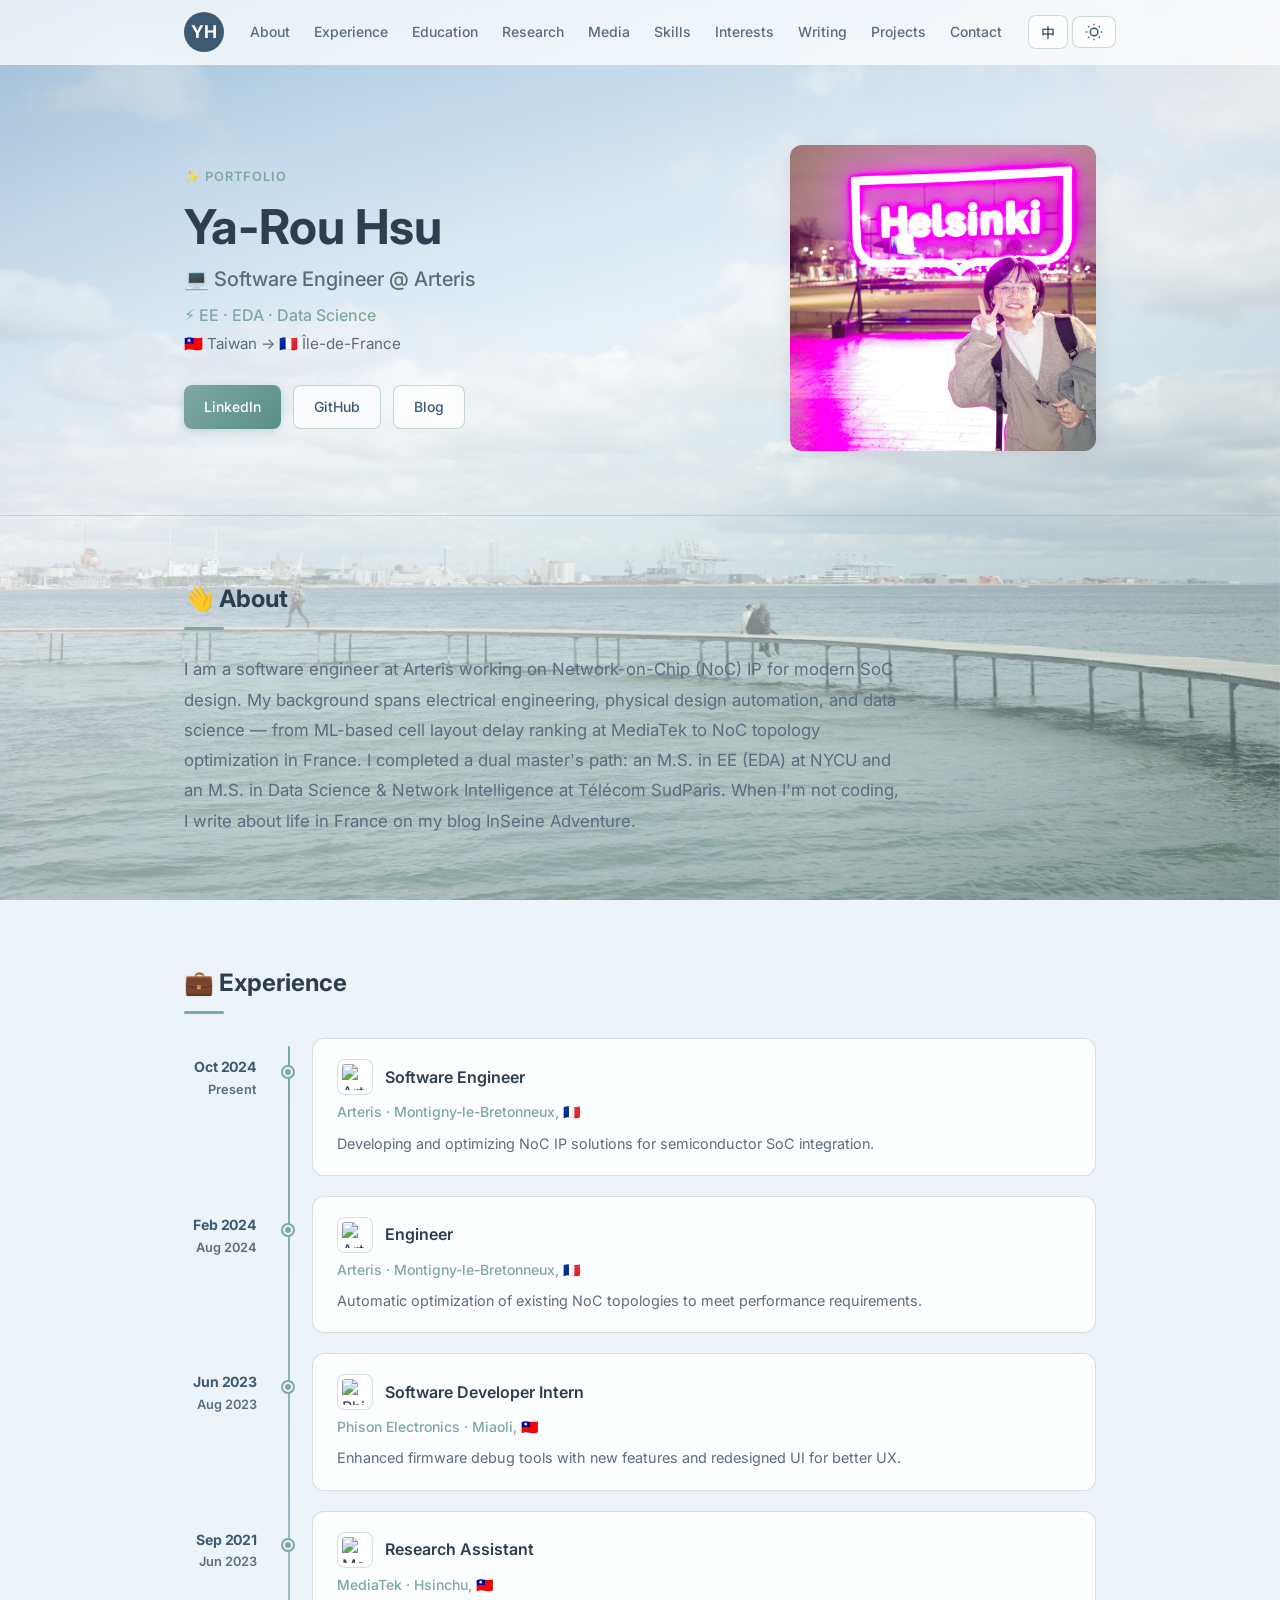
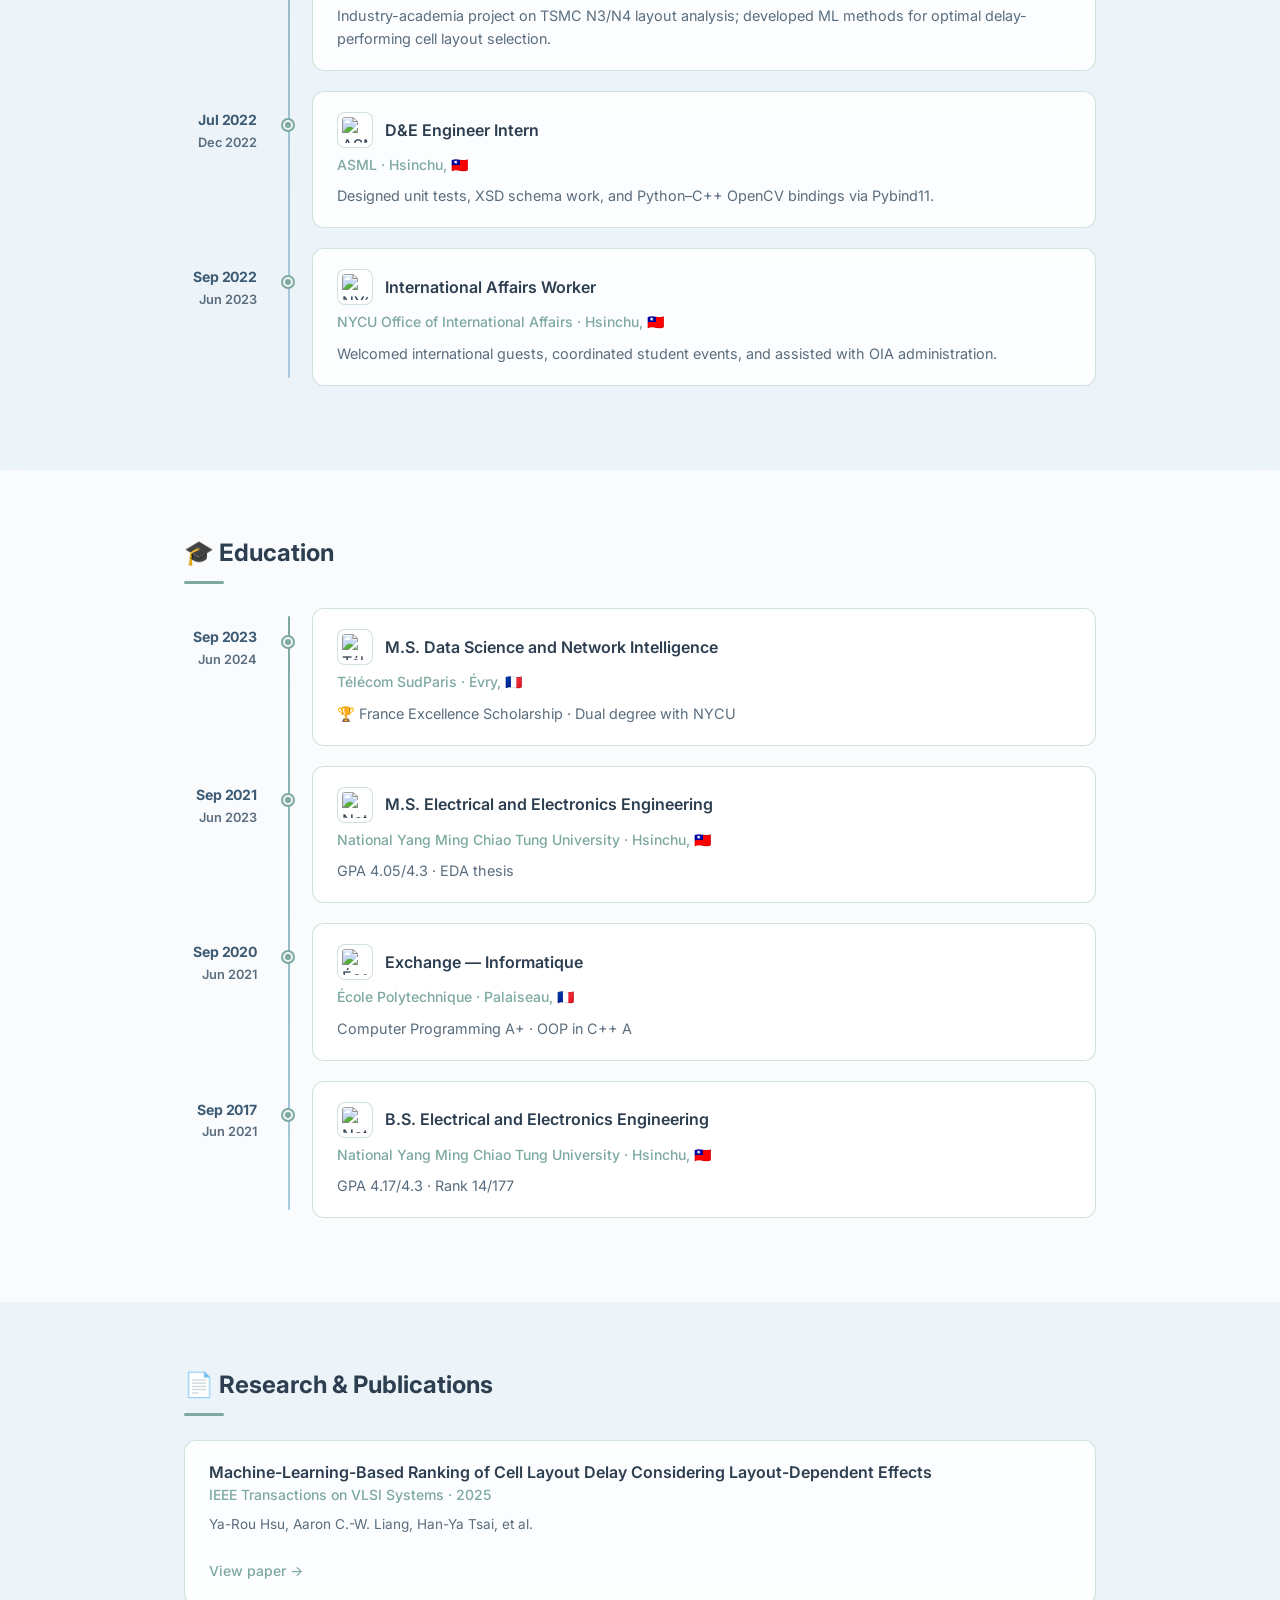
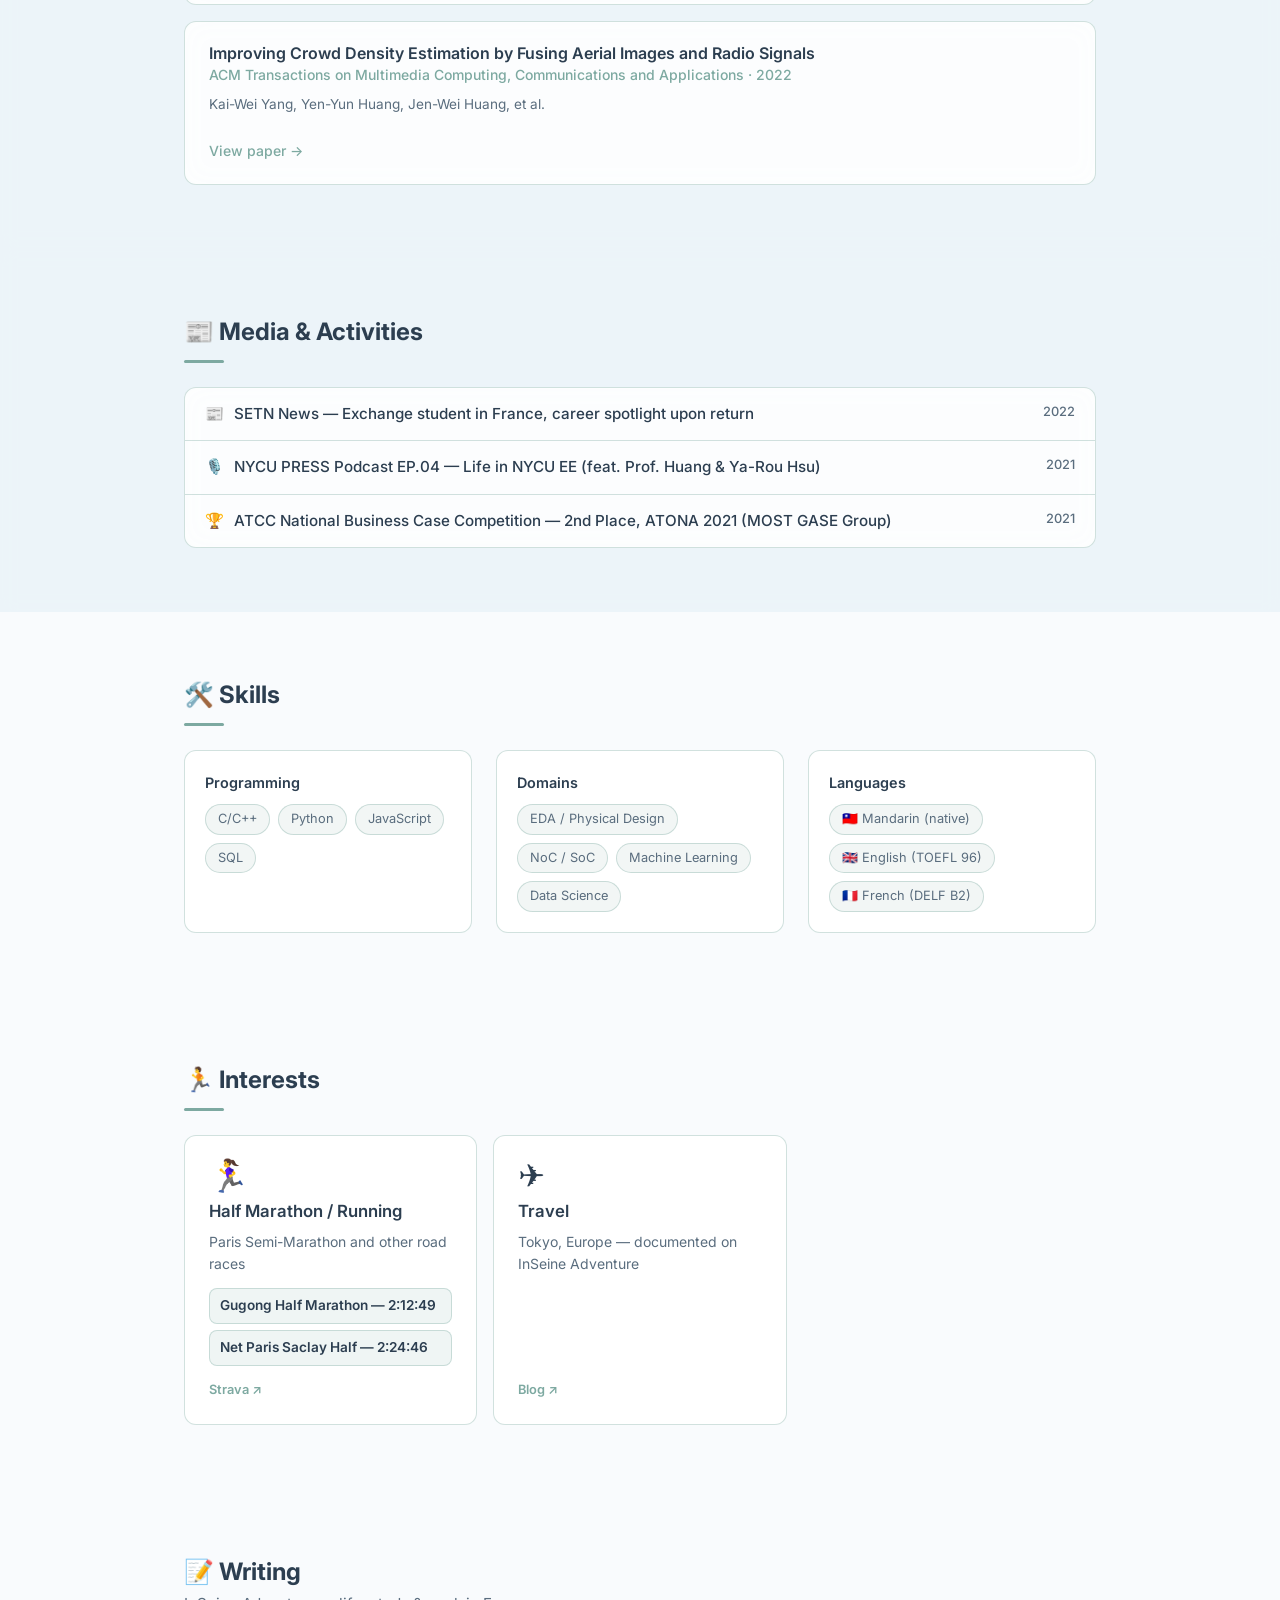
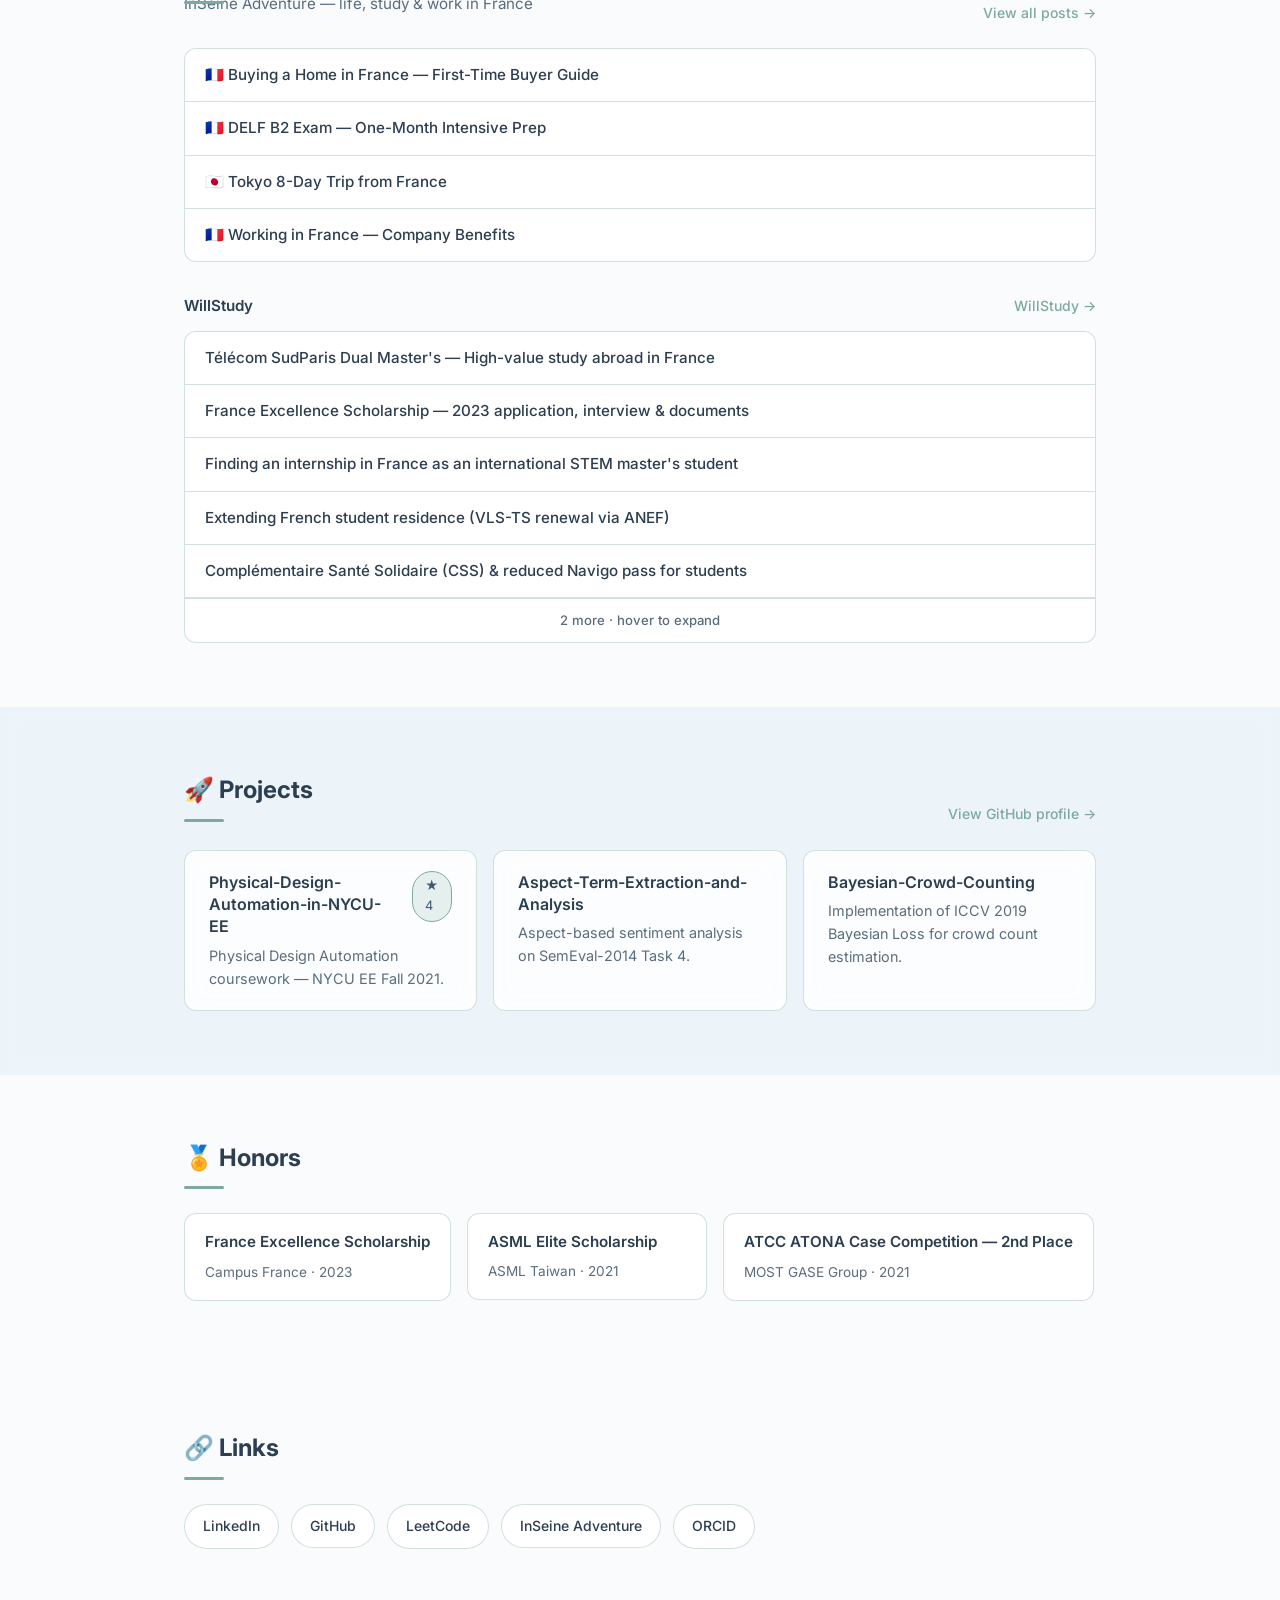
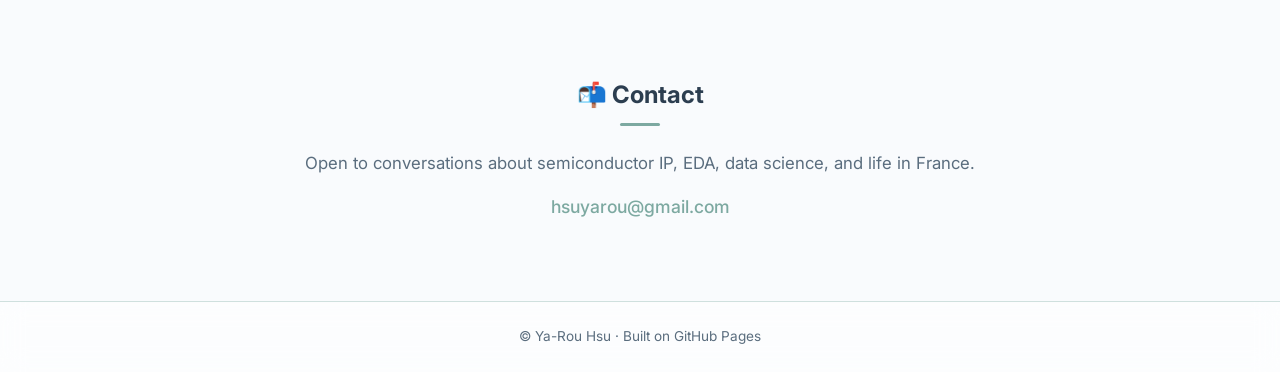
==== commit 4b76ac7d: "better ui update" ====
--- a/index.html
+++ b/index.html
@@ -54,7 +54,7 @@
           </div>
         </div>
         <div class="hero-avatar">
-          <img src="assets/avatar.JPG" alt="Ya-Rou Hsu" class="avatar-img" width="220" height="220">
+          <img src="assets/avatar.JPG" alt="Ya-Rou Hsu" class="avatar-img" width="306" height="306">
         </div>
       </div>
     </section>
@@ -167,6 +167,8 @@
     </div>
   </footer>
 
+  <script src="js/analytics-config.js"></script>
+  <script src="js/analytics.js"></script>
   <script src="js/i18n.js"></script>
   <script src="js/main.js"></script>
 </body>
--- a/styles.css
+++ b/styles.css
@@ -376,12 +376,11 @@
 }
 
 .avatar-img {
-  width: 220px;
-  height: 220px;
-  border-radius: 50%;
+  width: 306px;
+  height: 306px;
+  border-radius: var(--radius);
   object-fit: cover;
   box-shadow: var(--shadow-md);
-  border: 5px solid rgba(255, 255, 255, 0.9);
 }
 
 /* Sections */
@@ -658,6 +657,84 @@
 .writing-list a:hover {
   background: rgba(125, 169, 161, 0.12);
   color: var(--color-accent);
+}
+
+.writing-list-group.has-more > .writing-list {
+  border-radius: var(--radius) var(--radius) 0 0;
+}
+
+.writing-list-group.has-more .writing-list-collapsed {
+  max-height: 0;
+  overflow: hidden;
+  opacity: 0;
+  border-bottom: none;
+  transition: max-height 0.35s ease, opacity 0.25s ease;
+}
+
+.writing-list-group.has-more .writing-list-collapsed a {
+  padding-top: 0;
+  padding-bottom: 0;
+}
+
+.writing-list-more-hint {
+  padding: 11px 20px;
+  text-align: center;
+  font-size: 0.82rem;
+  font-weight: 500;
+  color: var(--color-text-muted);
+  background: var(--color-surface);
+  border: 1px solid var(--color-border);
+  border-top: none;
+  border-radius: 0 0 var(--radius) var(--radius);
+  transition: opacity 0.2s ease, padding 0.2s ease;
+}
+
+@media (hover: hover) {
+  .writing-list-group.has-more:hover .writing-list-collapsed,
+  .writing-list-group.has-more:focus-within .writing-list-collapsed {
+    max-height: 200px;
+    opacity: 1;
+    border-bottom: 1px solid var(--color-border);
+  }
+
+  .writing-list-group.has-more:hover .writing-list-collapsed a,
+  .writing-list-group.has-more:focus-within .writing-list-collapsed a {
+    padding: 14px 20px;
+  }
+
+  .writing-list-group.has-more:hover .writing-list-more-hint,
+  .writing-list-group.has-more:focus-within .writing-list-more-hint {
+    opacity: 0;
+    max-height: 0;
+    padding: 0;
+    overflow: hidden;
+    border: none;
+  }
+
+  .writing-list-group.has-more:hover > .writing-list,
+  .writing-list-group.has-more:focus-within > .writing-list {
+    border-radius: var(--radius);
+  }
+}
+
+@media (hover: none) {
+  .writing-list-group.has-more:focus-within .writing-list-collapsed {
+    max-height: 200px;
+    opacity: 1;
+    border-bottom: 1px solid var(--color-border);
+  }
+
+  .writing-list-group.has-more:focus-within .writing-list-collapsed a {
+    padding: 14px 20px;
+  }
+
+  .writing-list-group.has-more:focus-within .writing-list-more-hint {
+    opacity: 0;
+    max-height: 0;
+    padding: 0;
+    overflow: hidden;
+    border: none;
+  }
 }
 
 .highlight-emoji {
@@ -1038,8 +1115,8 @@
   }
 
   .avatar-img {
-    width: 168px;
-    height: 168px;
+    width: 216px;
+    height: 216px;
     margin: 0 auto;
   }
 
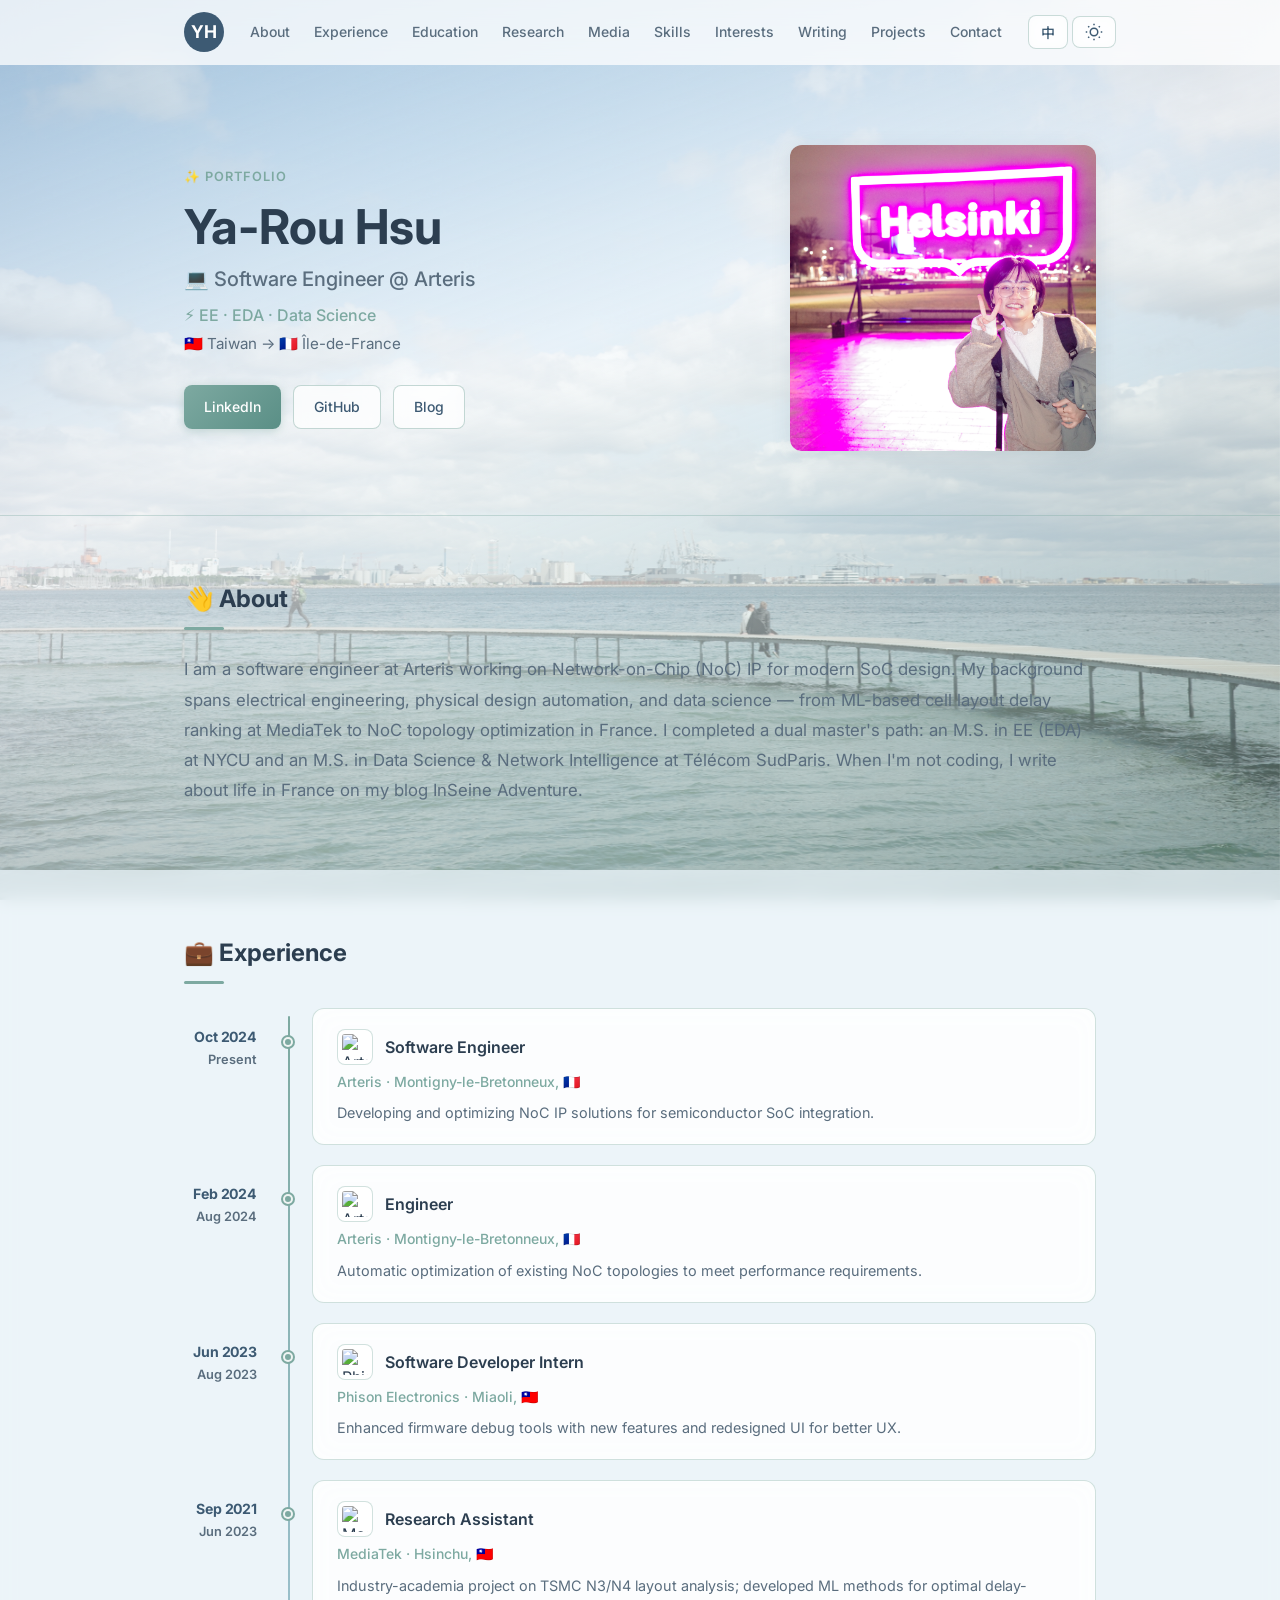
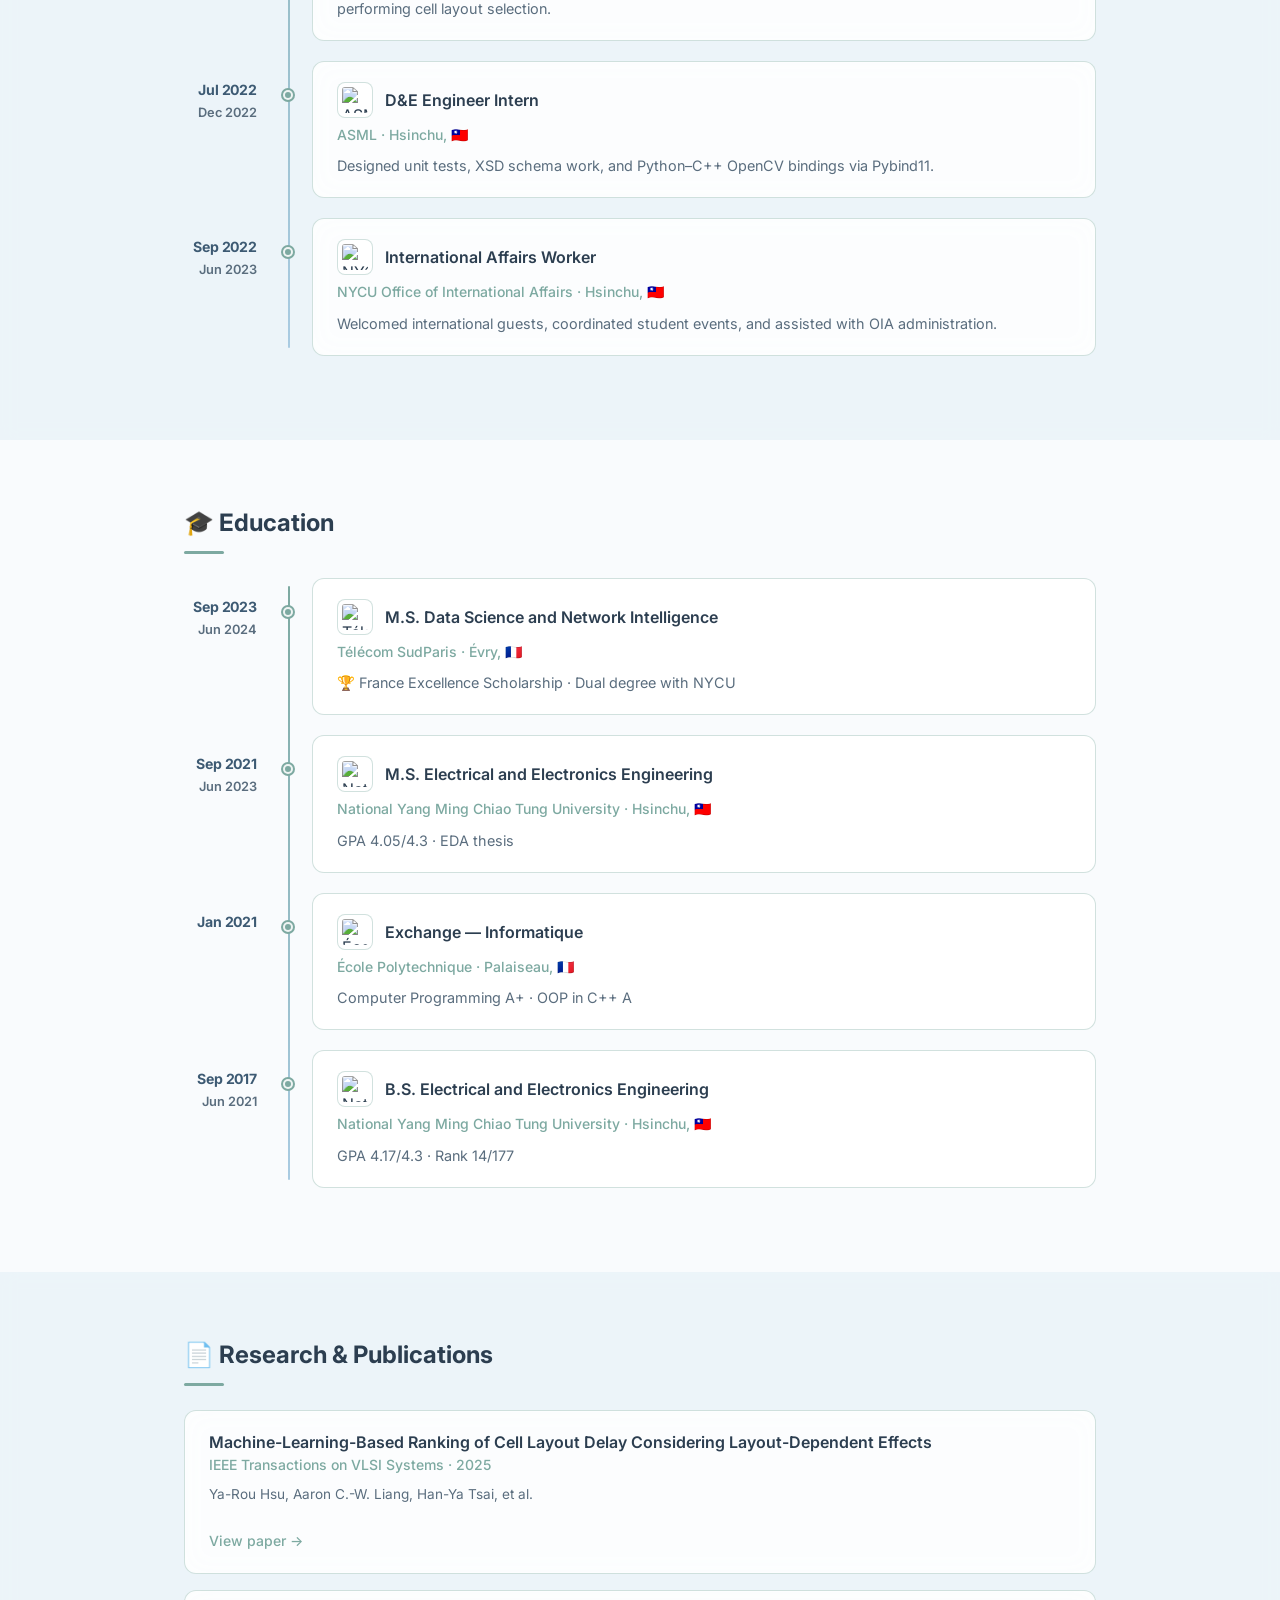
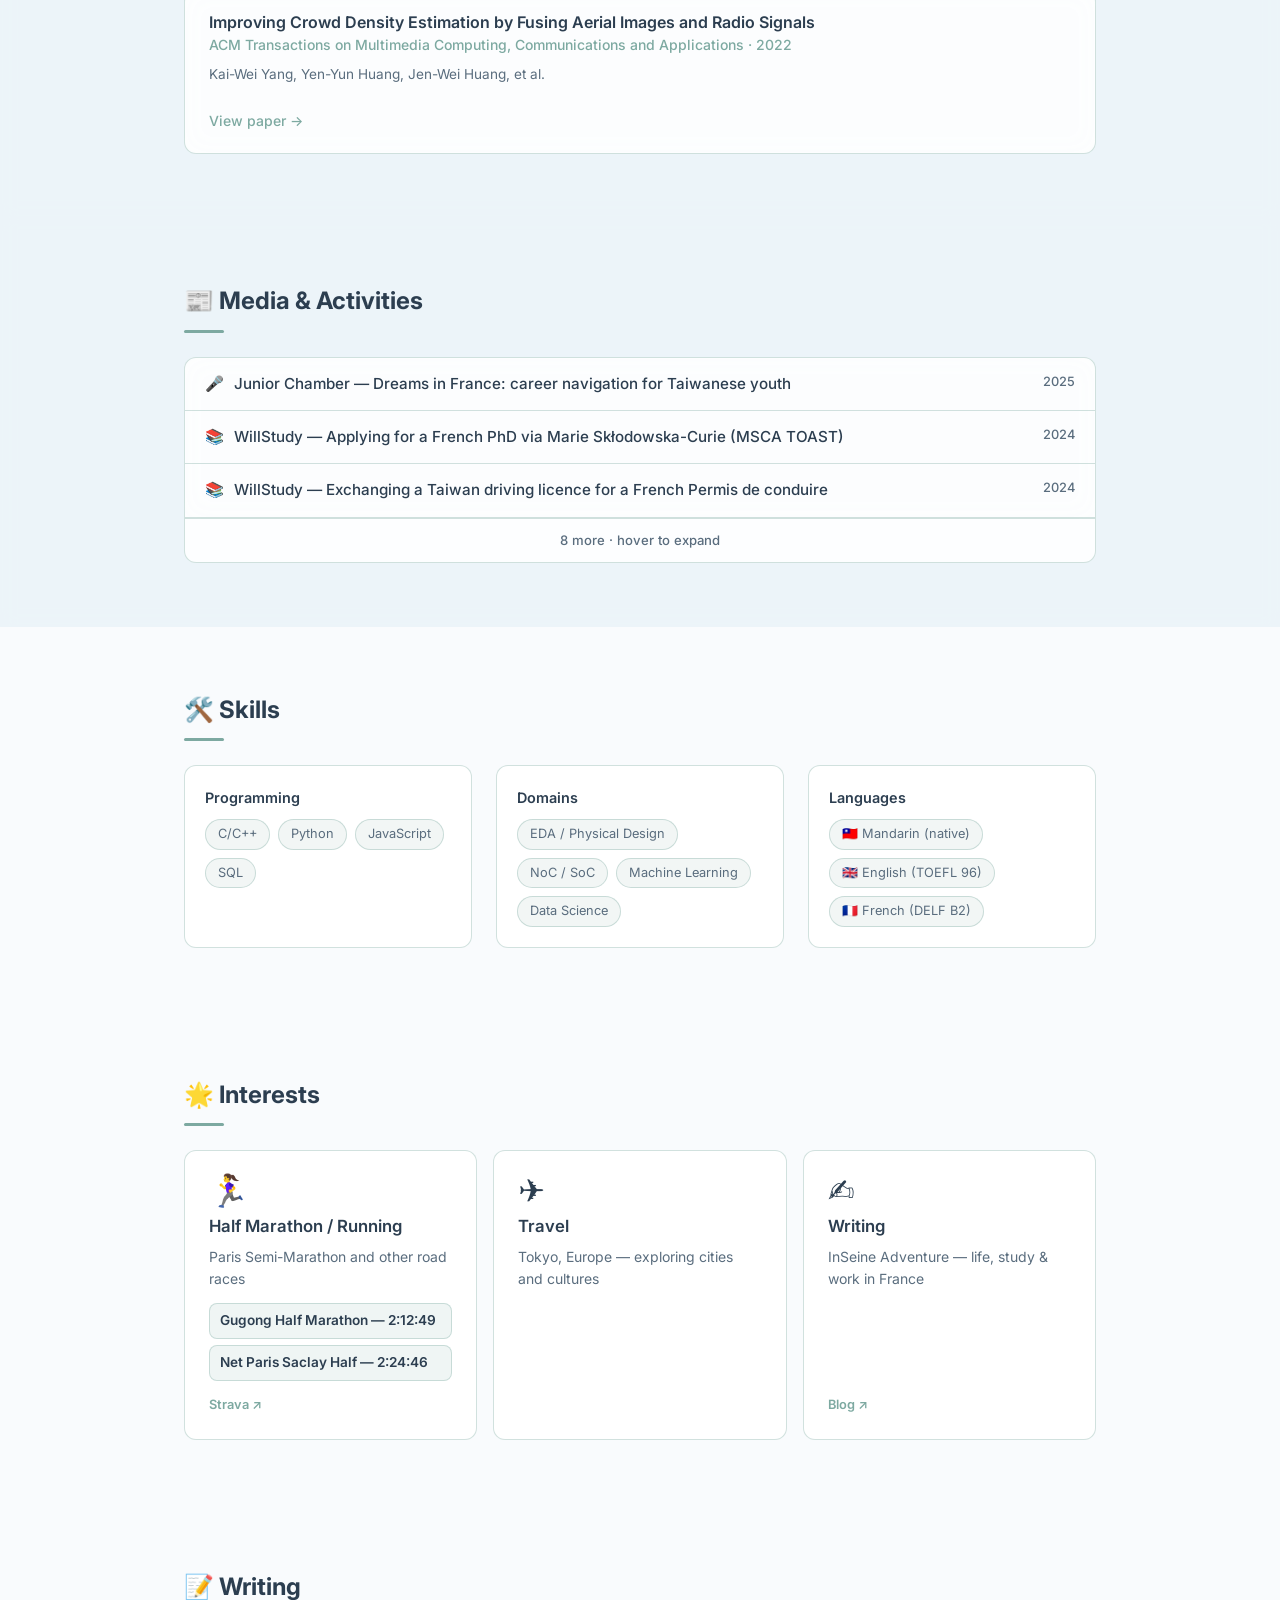
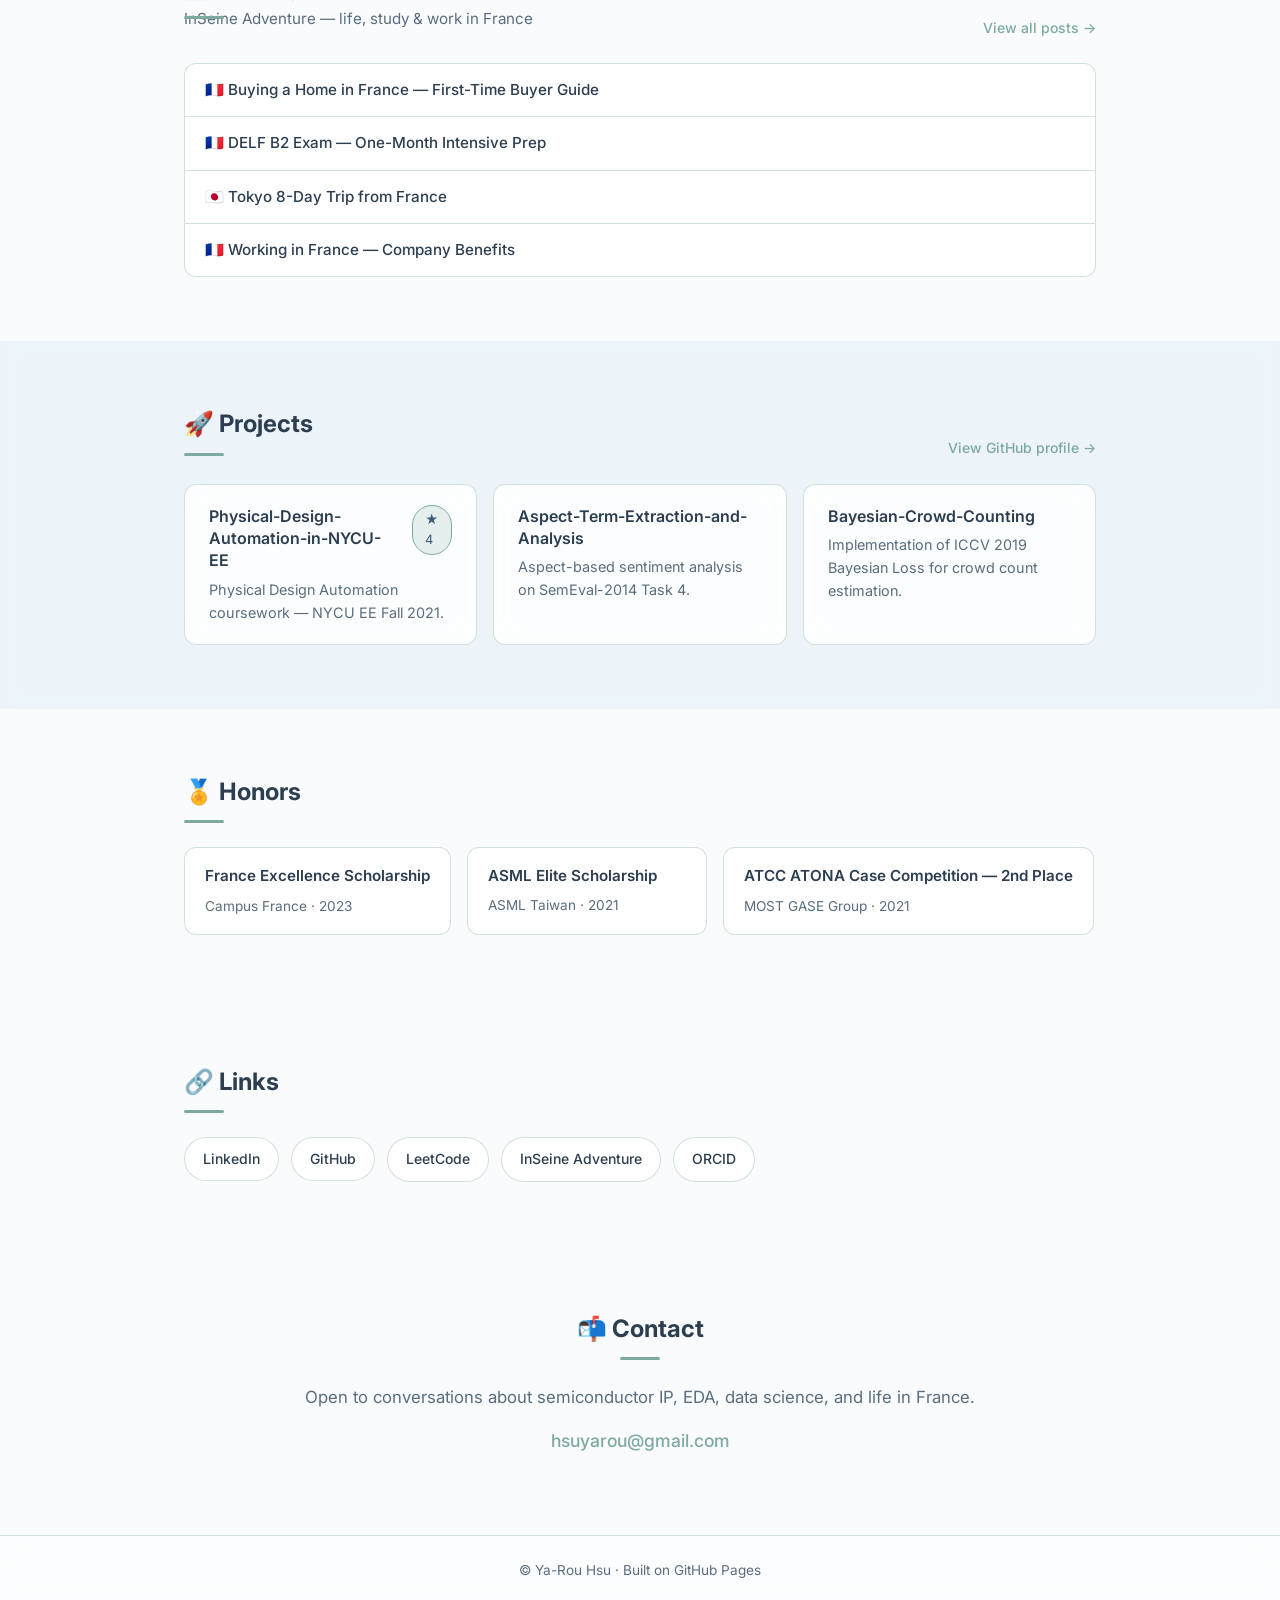
==== commit 95ea705e: "add a habit and improve ui text" ====
--- a/index.html
+++ b/index.html
@@ -3,6 +3,7 @@
 <head>
   <meta charset="UTF-8">
   <meta name="viewport" content="width=device-width, initial-scale=1.0">
+  <meta name="google-site-verification" content="SVkaSsoC-c3sQb-_nOUx87CHkcWsvJq8MEI1f2V_AG8">
   <meta name="description" content="Ya-Rou Hsu — Software Engineer at Arteris. EE, EDA, Data Science. Based in Île-de-France.">
   <meta property="og:title" content="Ya-Rou Hsu">
   <meta property="og:description" content="Software Engineer @ Arteris · EE · EDA · Data Science · France">
@@ -118,13 +119,6 @@
           <a id="writing-view-all" href="https://inseine-aventure.blogspot.com/" class="section-link" target="_blank" rel="noopener"></a>
         </div>
         <div id="writing-list" class="writing-list-wrap"></div>
-        <div class="writing-subsection">
-          <div class="section-header-row writing-subheader">
-            <p id="willstudy-label" class="writing-group-label"></p>
-            <a id="willstudy-view-all" href="https://www.willstudy.tw/" class="section-link" target="_blank" rel="noopener"></a>
-          </div>
-          <div id="willstudy-list" class="writing-list-wrap"></div>
-        </div>
       </div>
     </section>
 
--- a/styles.css
+++ b/styles.css
@@ -427,6 +427,7 @@
 
 .about-text {
   line-height: 1.8;
+  max-width: none;
 }
 
 .section-header-row {
@@ -692,7 +693,7 @@
 @media (hover: hover) {
   .writing-list-group.has-more:hover .writing-list-collapsed,
   .writing-list-group.has-more:focus-within .writing-list-collapsed {
-    max-height: 200px;
+    max-height: 480px;
     opacity: 1;
     border-bottom: 1px solid var(--color-border);
   }
@@ -719,7 +720,7 @@
 
 @media (hover: none) {
   .writing-list-group.has-more:focus-within .writing-list-collapsed {
-    max-height: 200px;
+    max-height: 480px;
     opacity: 1;
     border-bottom: 1px solid var(--color-border);
   }
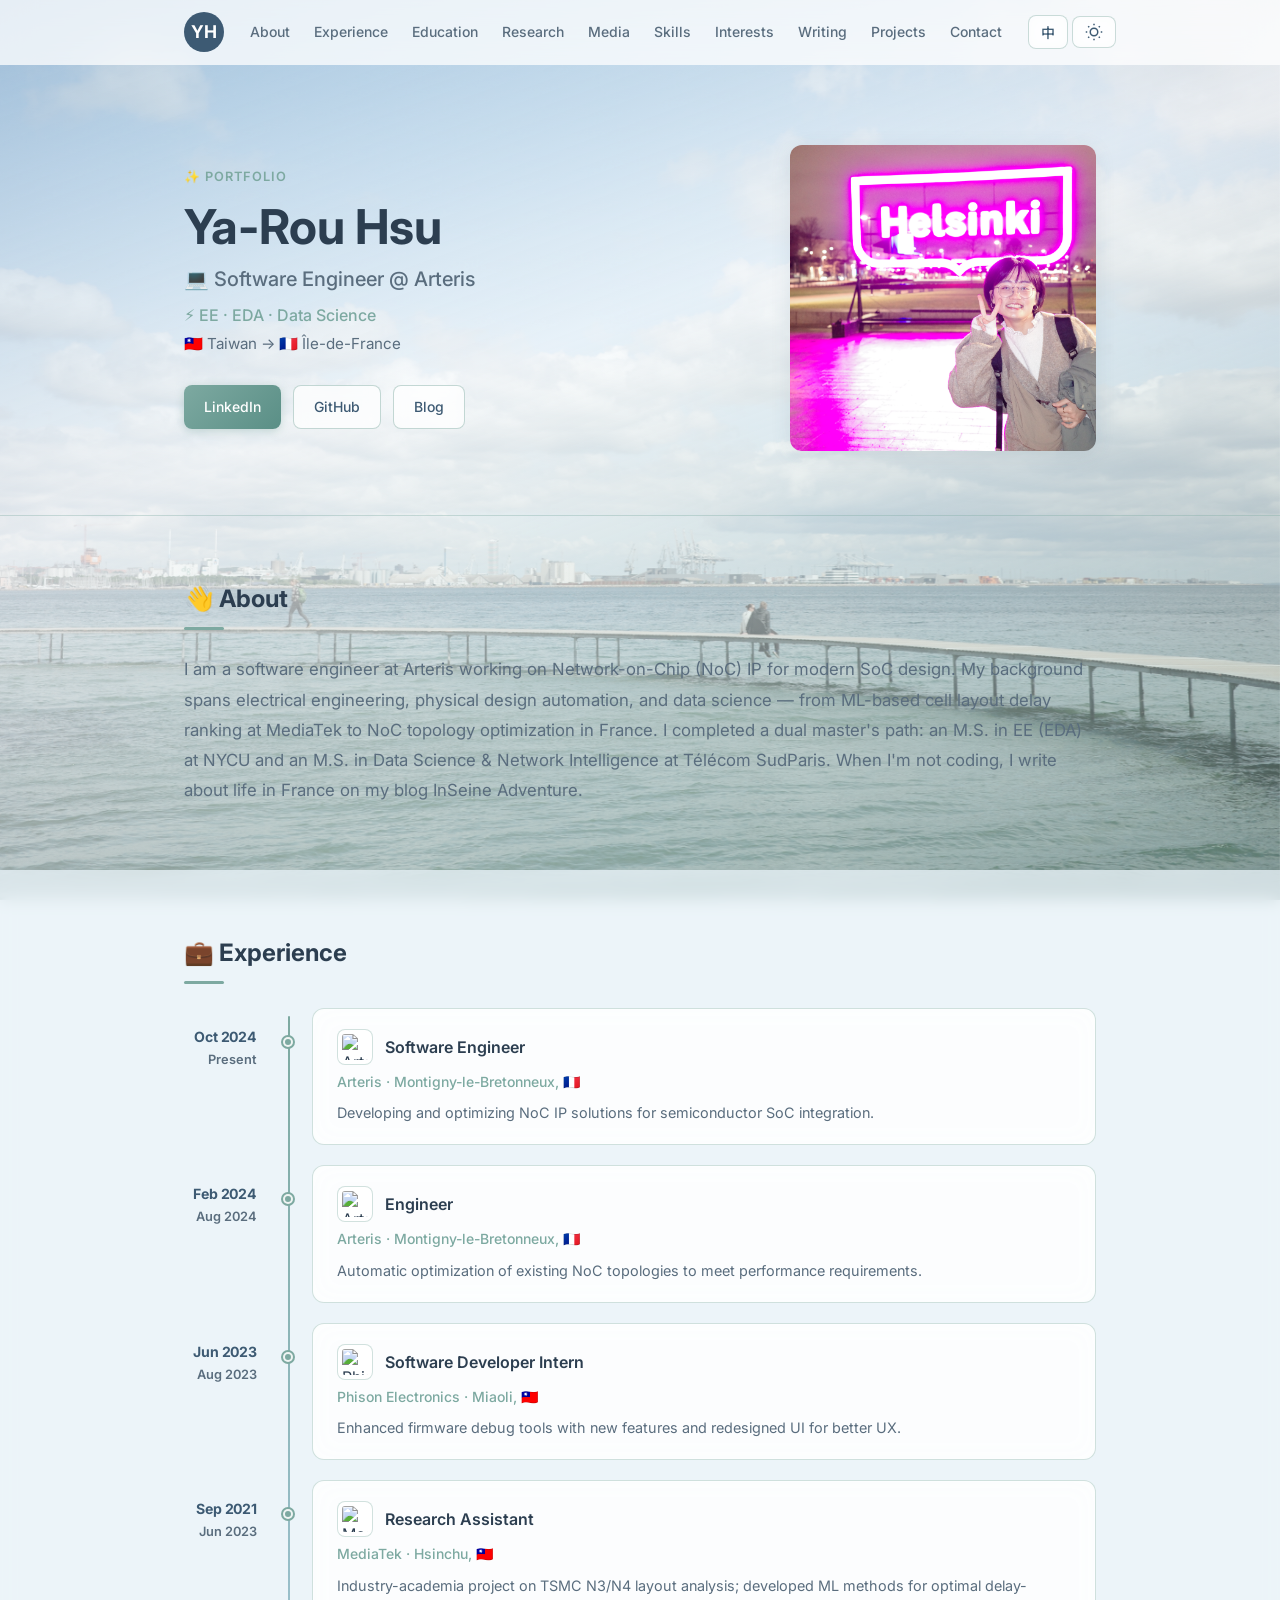
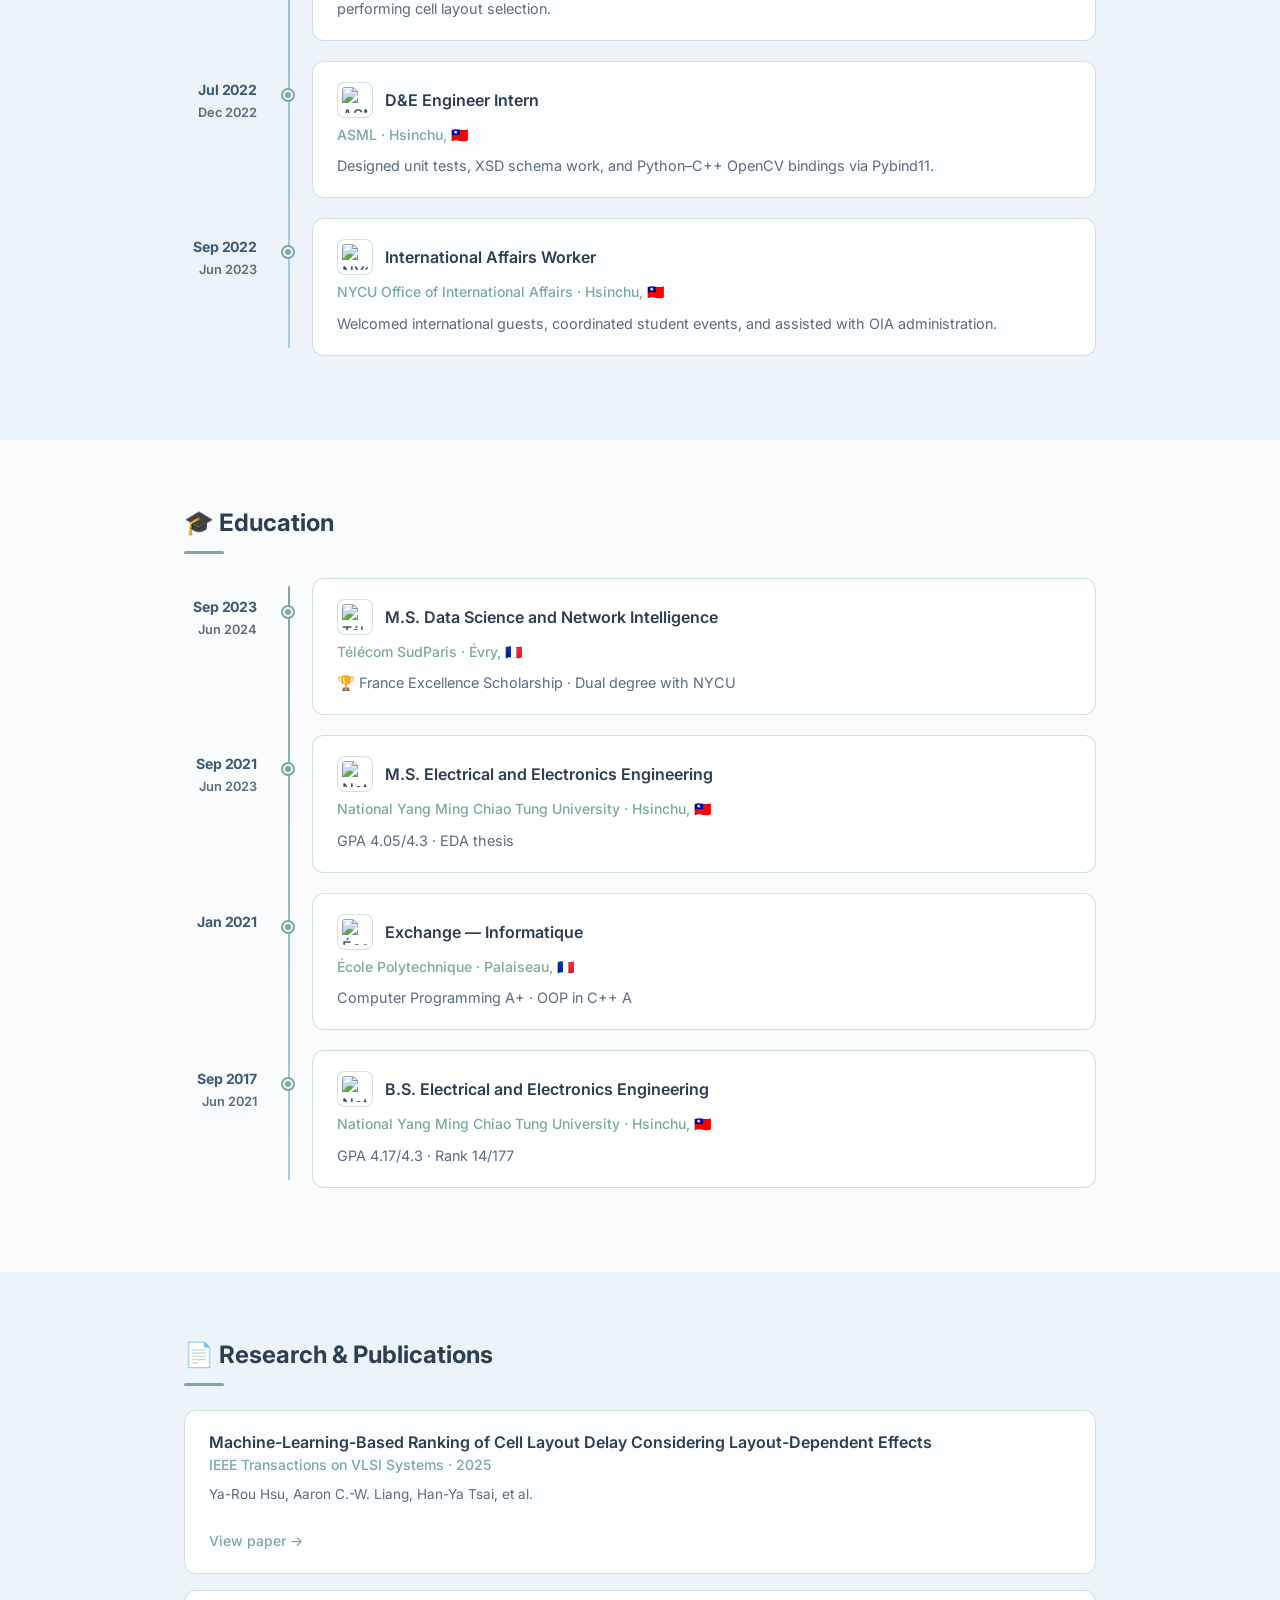
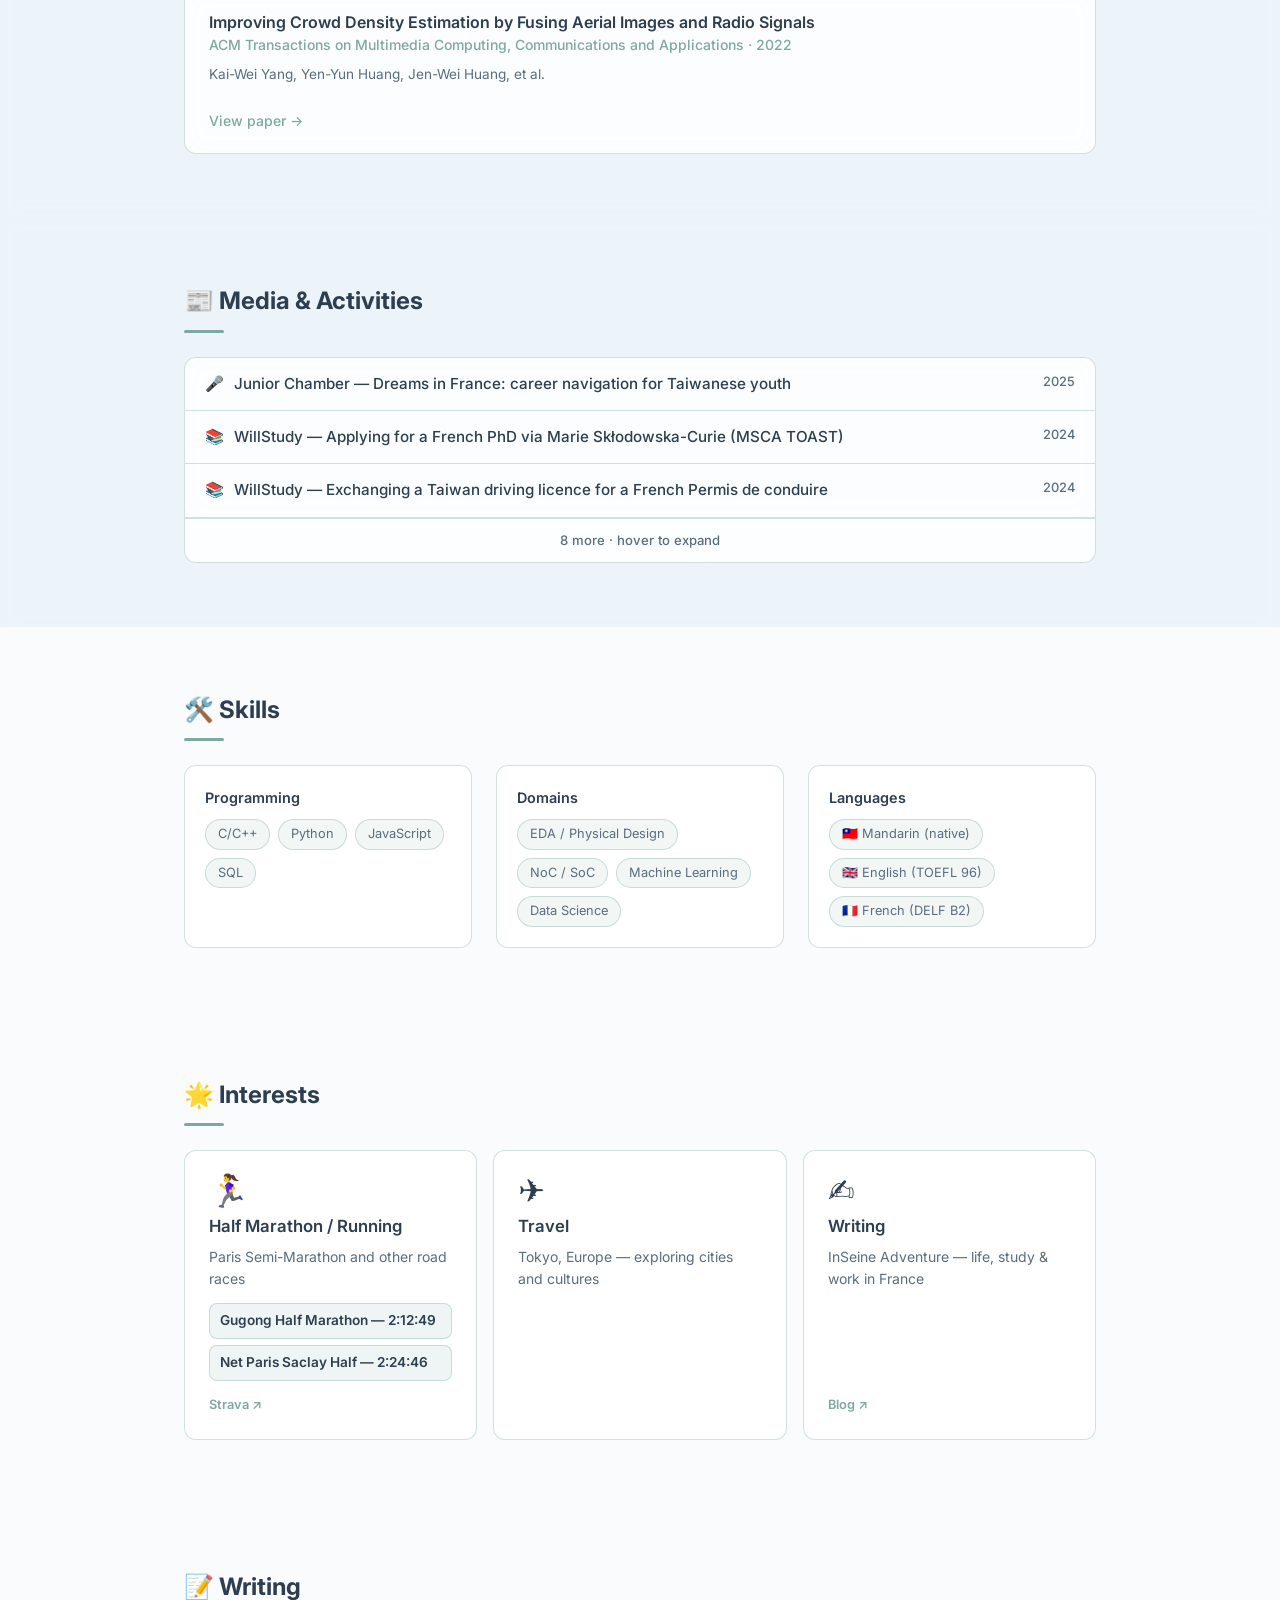
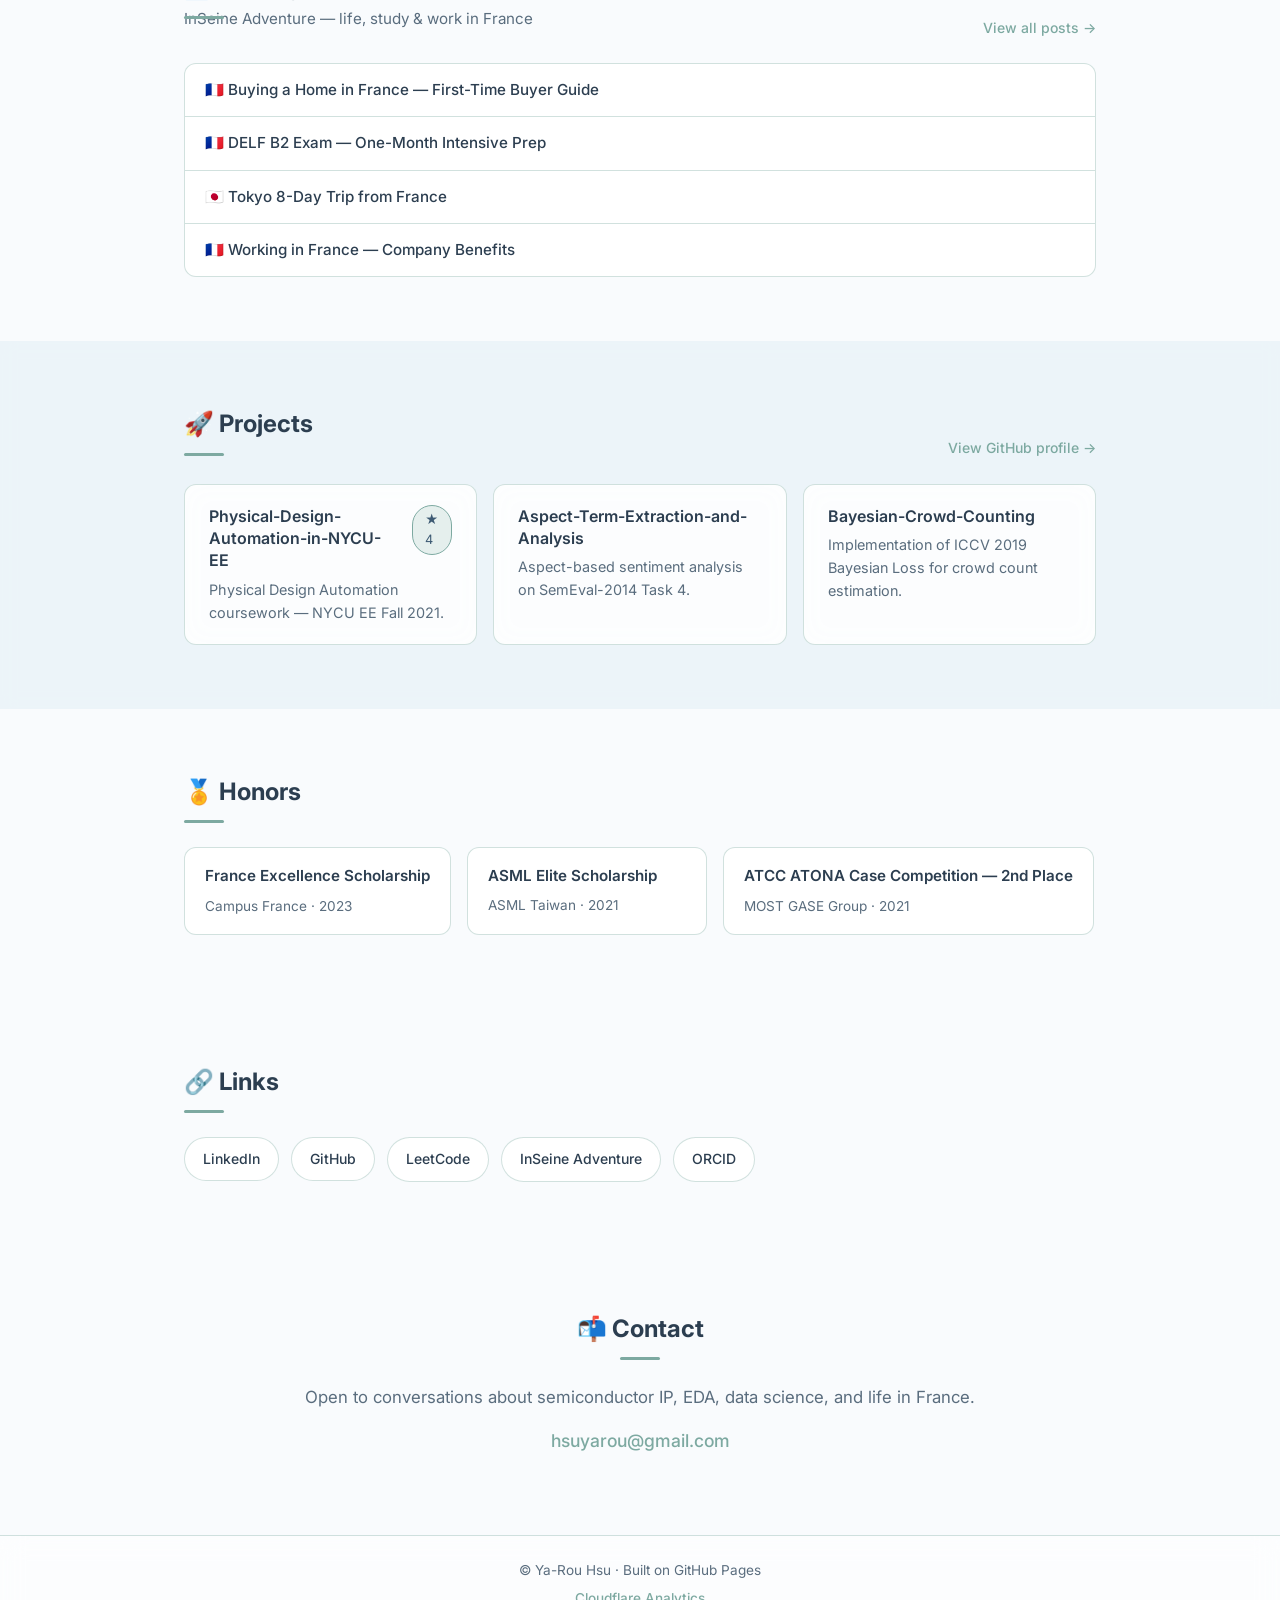
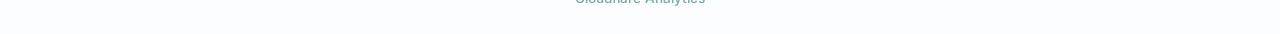
==== commit 8cd1c6cb: "add cloudflare view count widget" ====
--- a/index.html
+++ b/index.html
@@ -158,11 +158,13 @@
   <footer class="site-footer">
     <div class="container">
       <p id="footer-text"></p>
+      <p id="footer-stats" class="footer-stats" hidden></p>
     </div>
   </footer>
 
   <script src="js/analytics-config.js"></script>
   <script src="js/analytics.js"></script>
+  <script src="js/analytics-widget.js"></script>
   <script src="js/i18n.js"></script>
   <script src="js/main.js"></script>
 </body>
--- a/styles.css
+++ b/styles.css
@@ -1072,6 +1072,24 @@
   color: var(--color-text-muted);
 }
 
+.footer-stats {
+  margin-top: 6px;
+  font-size: 0.8rem;
+}
+
+.footer-stats a {
+  color: var(--color-accent);
+  font-weight: 500;
+}
+
+.footer-stats a:hover {
+  color: var(--color-accent-hover);
+}
+
+.footer-stats-icon {
+  margin-right: 2px;
+}
+
 /* Responsive */
 @media (max-width: 768px) {
   .nav-toggle {
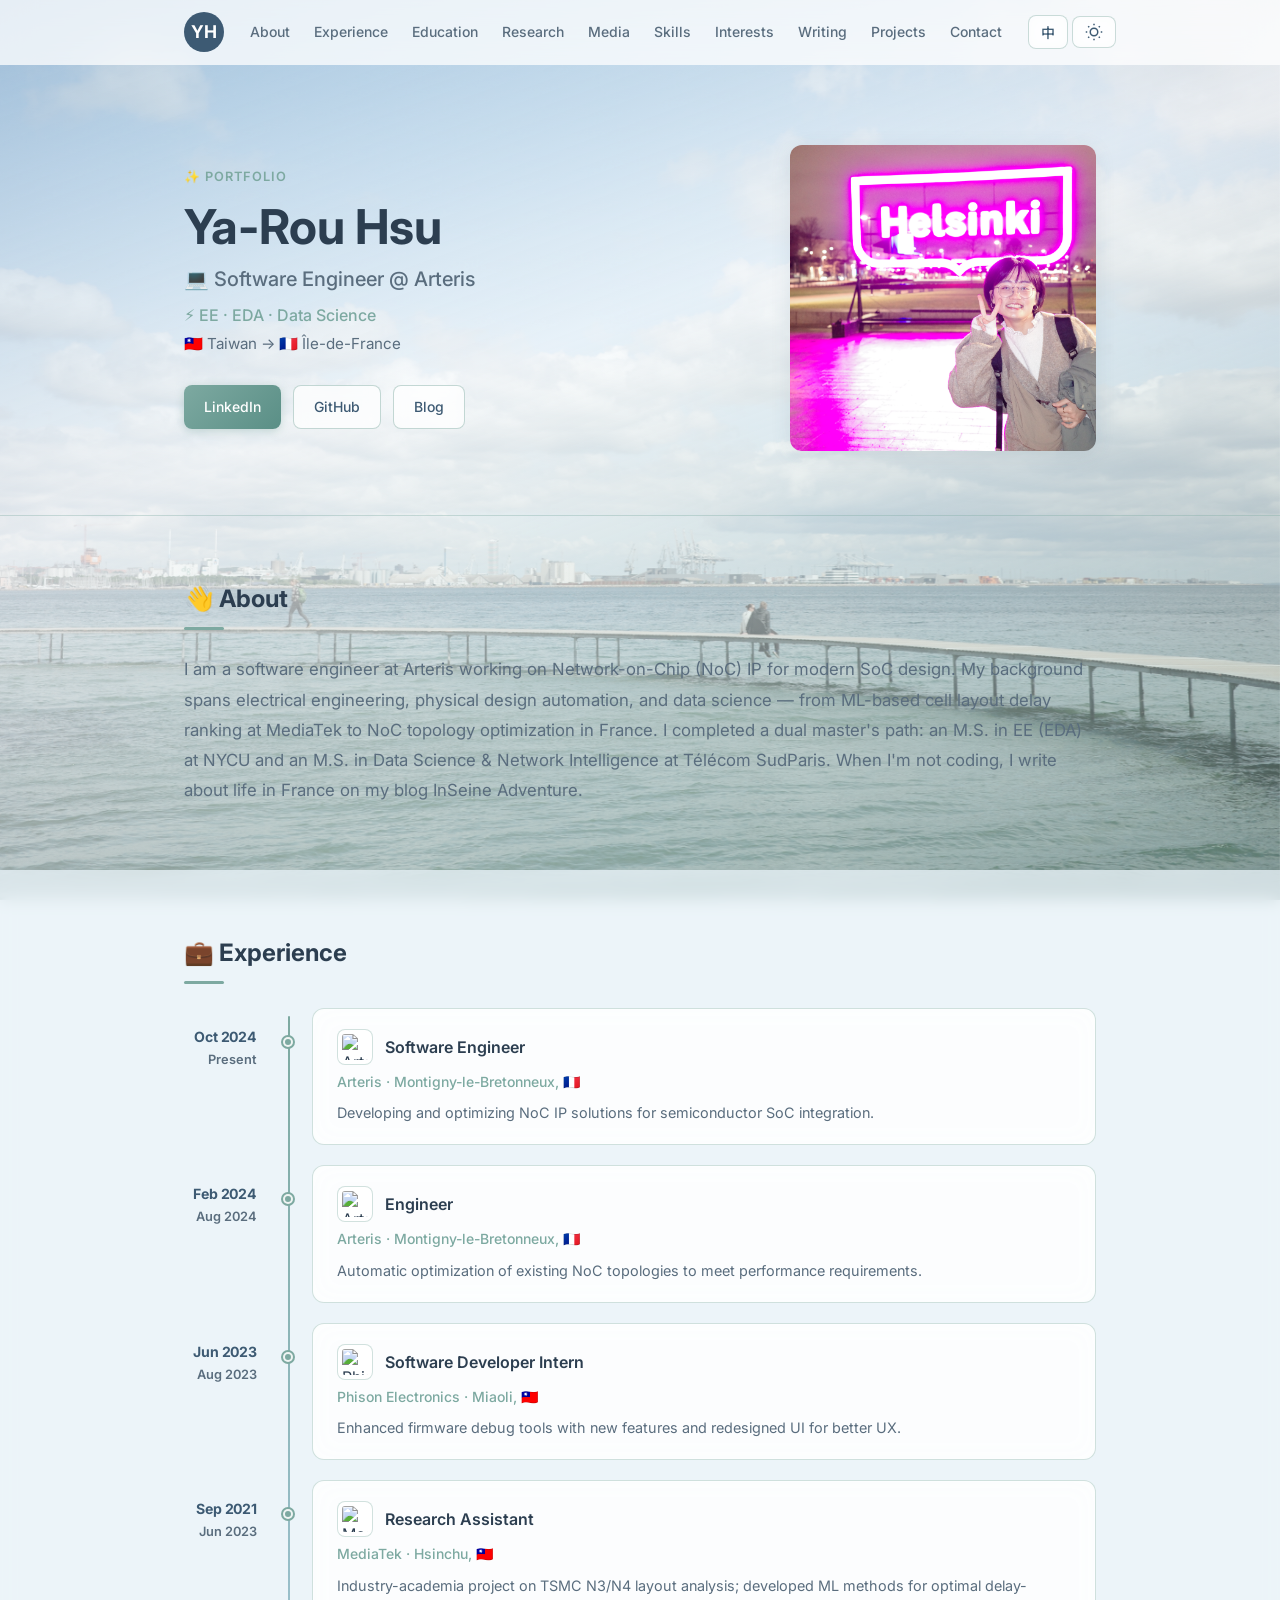
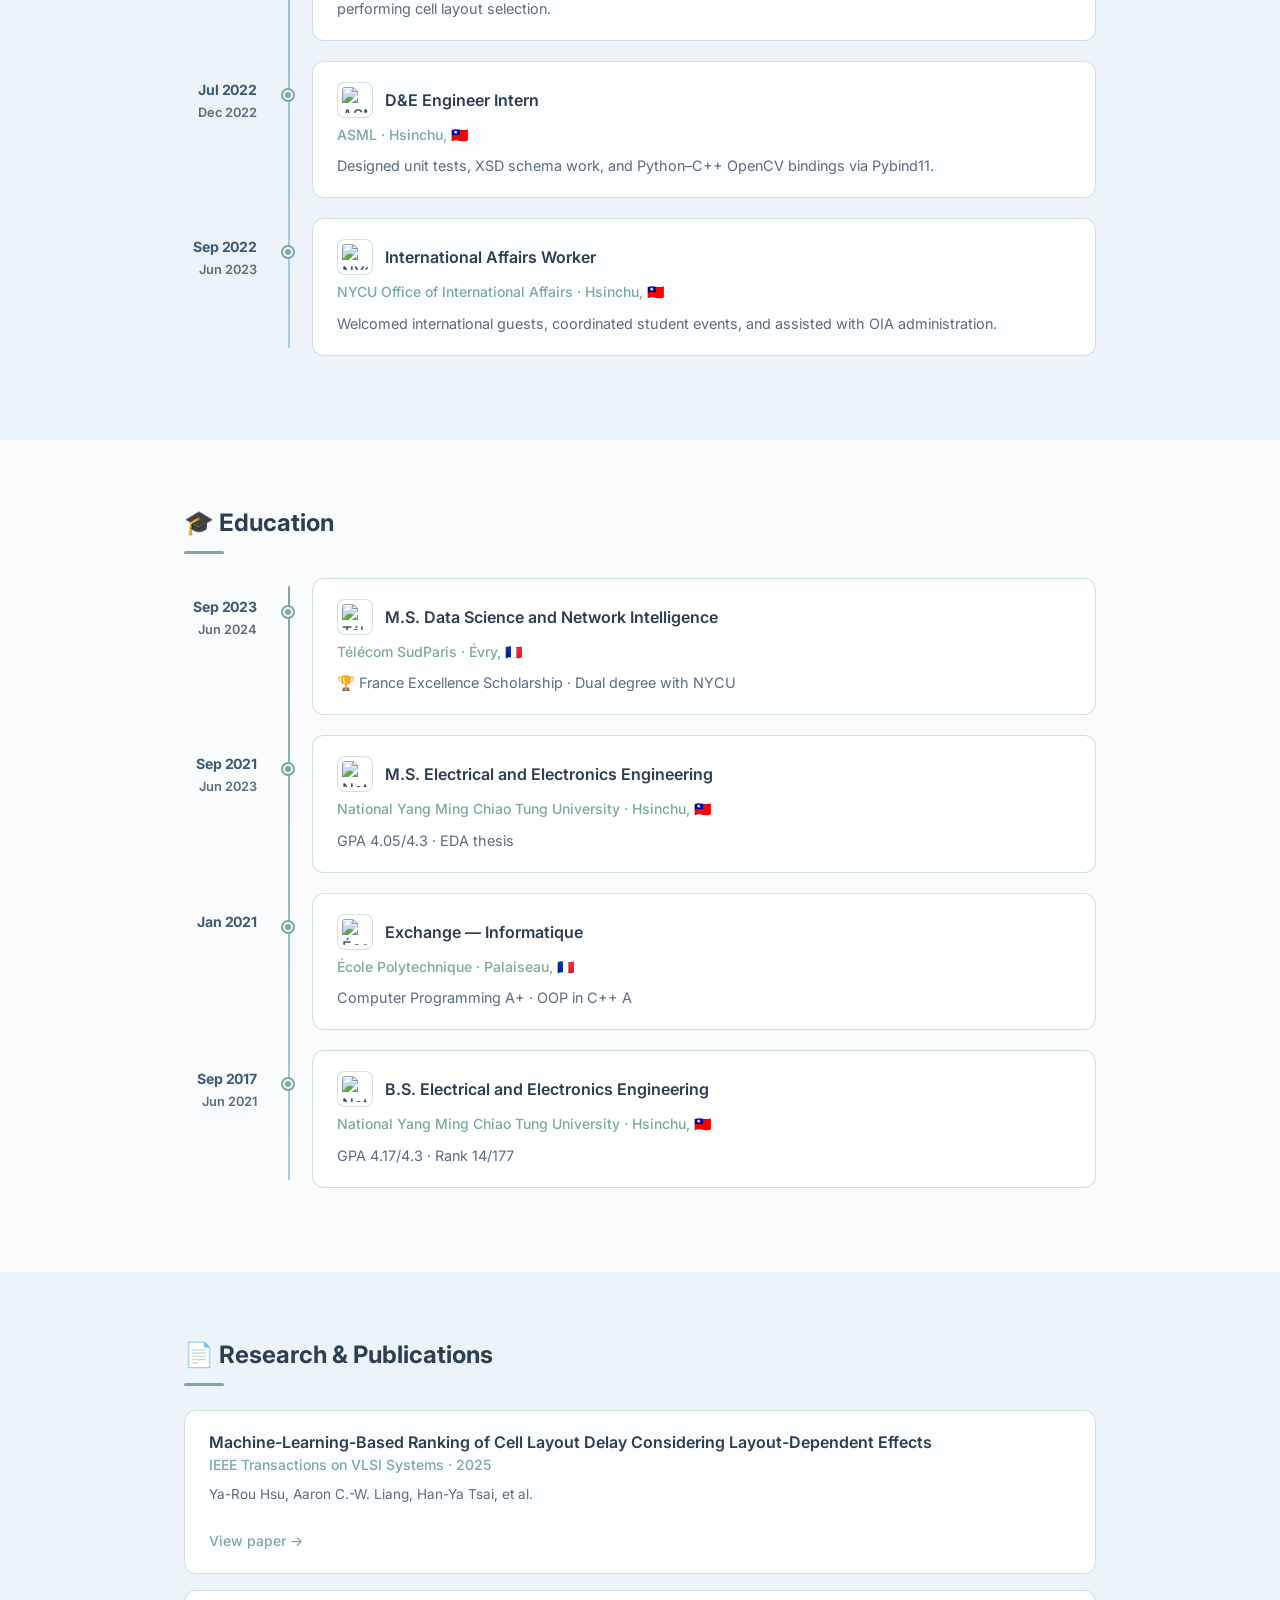
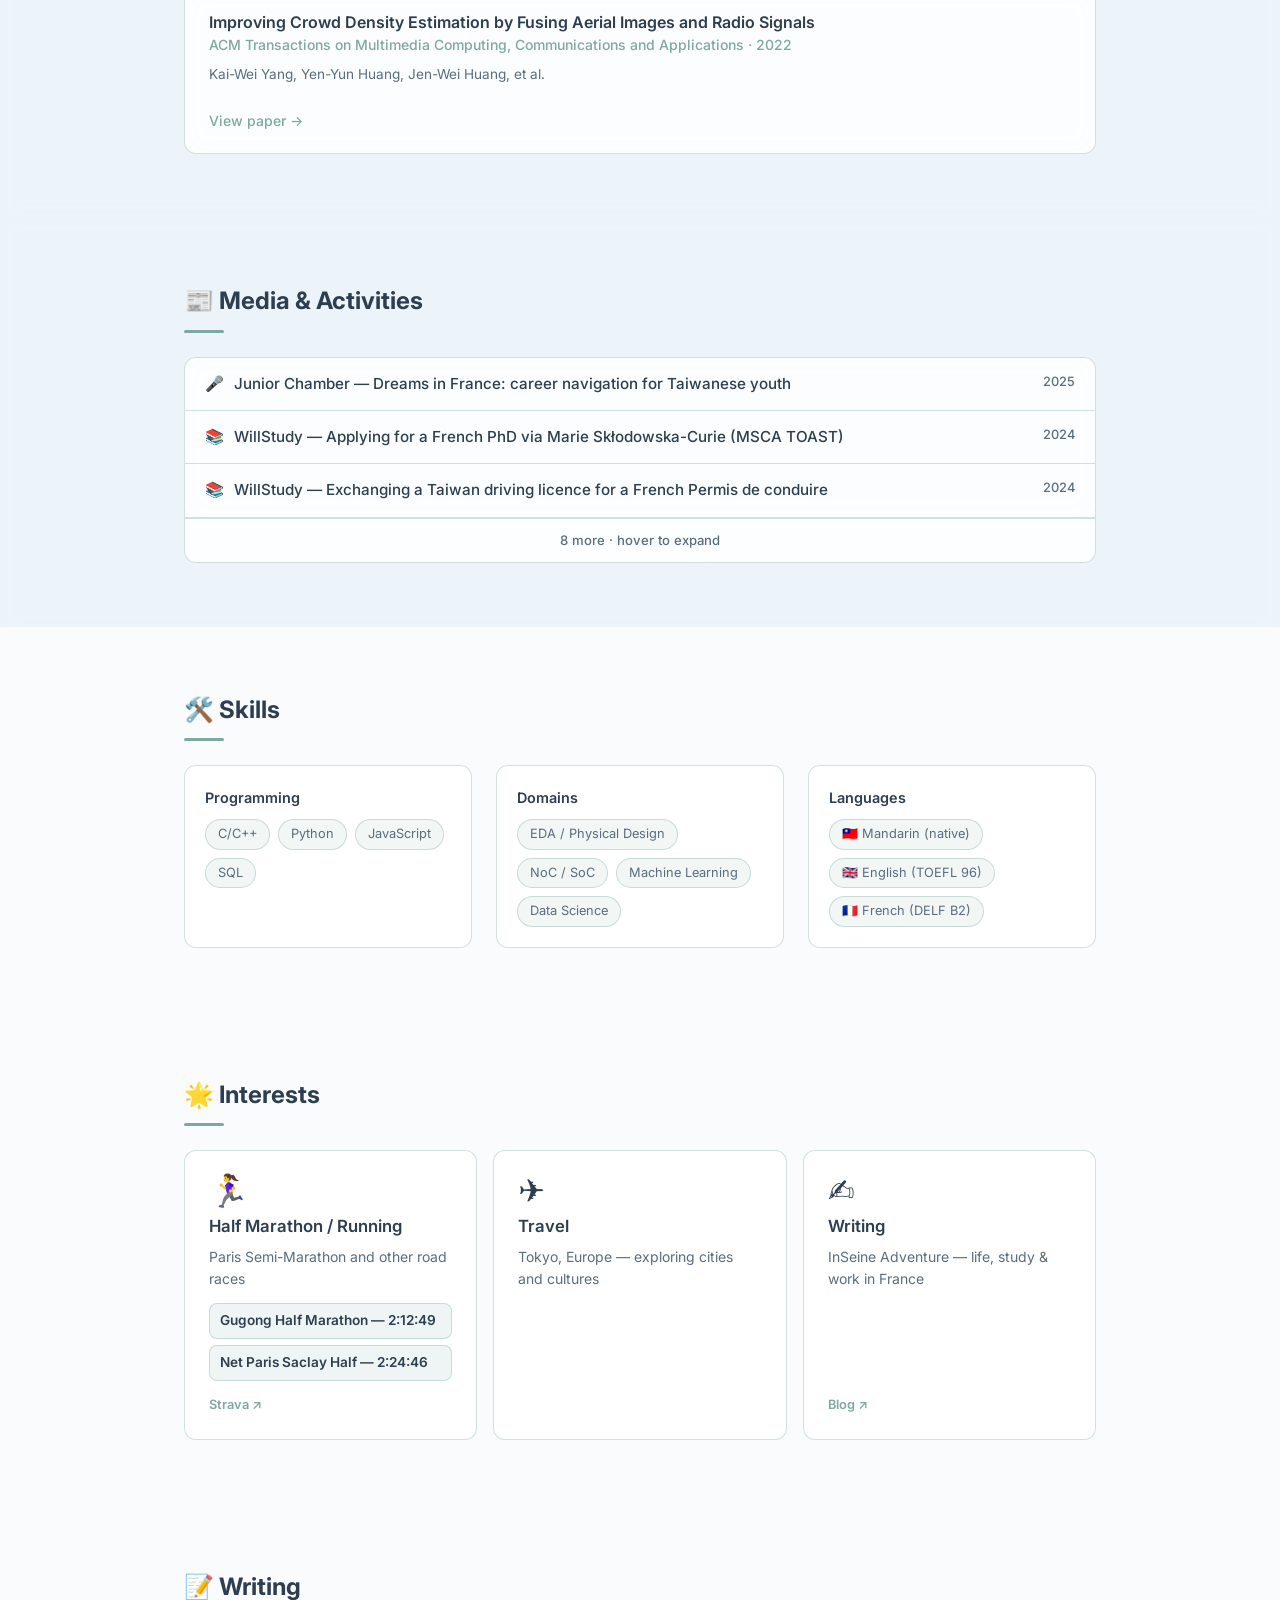
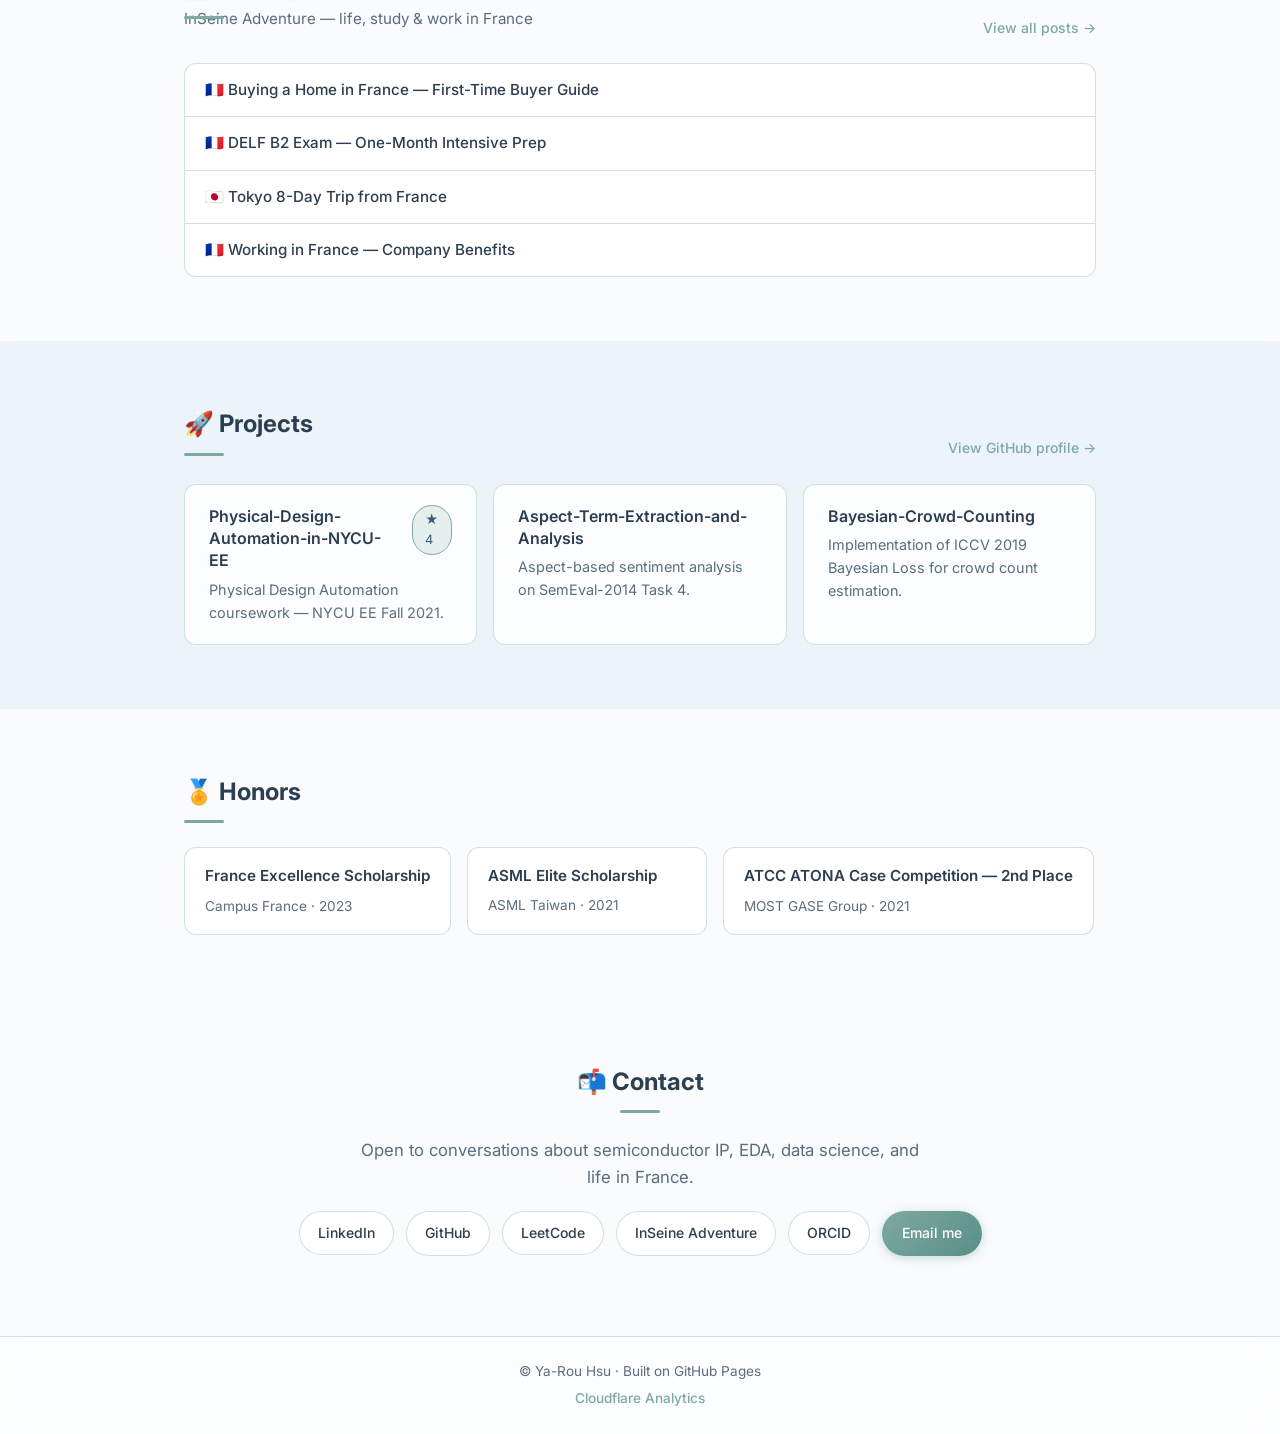
==== commit 8462d0a7: "remove contact section" ====
--- a/index.html
+++ b/index.html
@@ -10,6 +10,8 @@
   <meta property="og:type" content="website">
   <meta property="og:url" content="https://yarou1025.github.io/">
   <title>Ya-Rou Hsu</title>
+  <link rel="icon" href="https://github.com/yarou1025.png" type="image/png">
+  <link rel="apple-touch-icon" href="https://github.com/yarou1025.png">
   <link rel="preconnect" href="https://fonts.googleapis.com">
   <link rel="preconnect" href="https://fonts.gstatic.com" crossorigin>
   <link href="https://fonts.googleapis.com/css2?family=Inter:wght@400;500;600;700&family=Noto+Sans+TC:wght@400;500;700&display=swap" rel="stylesheet">
@@ -139,18 +141,11 @@
       </div>
     </section>
 
-    <section id="links" class="section">
+    <section id="links" class="section section-contact">
       <div class="container">
         <h2 id="links-heading" class="section-heading">Links</h2>
+        <p id="links-text" class="section-text links-intro"></p>
         <div id="links-list" class="links-row"></div>
-      </div>
-    </section>
-
-    <section id="contact" class="section section-contact">
-      <div class="container">
-        <h2 id="contact-heading" class="section-heading">Contact</h2>
-        <p id="contact-text" class="section-text"></p>
-        <a id="contact-email" href="#" class="contact-email"></a>
       </div>
     </section>
   </main>
--- a/styles.css
+++ b/styles.css
@@ -1044,14 +1044,18 @@
   transform: translateX(-50%);
 }
 
-.section-contact .section-text {
-  margin: 0 auto 16px;
-}
-
-.contact-email {
-  font-size: 1.1rem;
-  font-weight: 500;
-  color: var(--color-accent);
+.section-contact .section-text,
+.links-intro {
+  margin: 0 auto 20px;
+  max-width: 560px;
+}
+
+.links-row {
+  justify-content: center;
+}
+
+.link-email-btn {
+  border-radius: 999px;
 }
 
 /* Footer */
